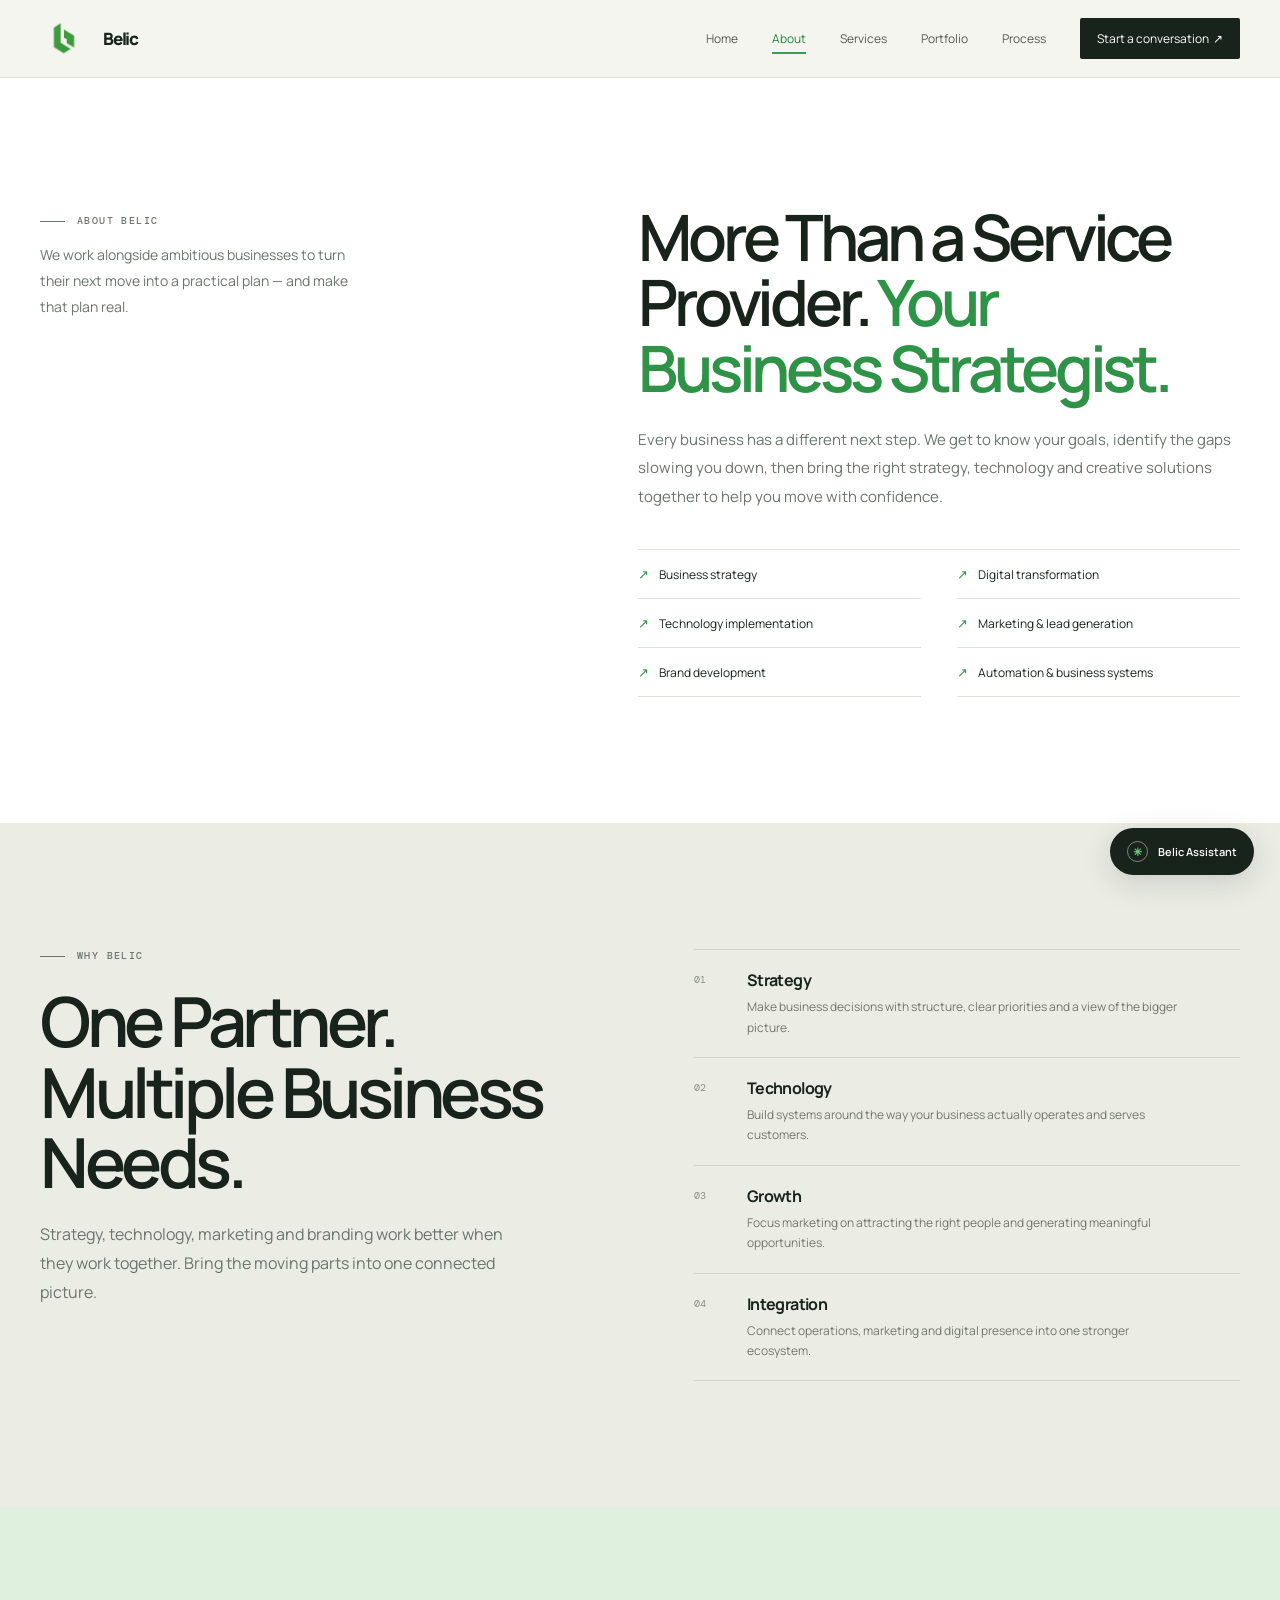
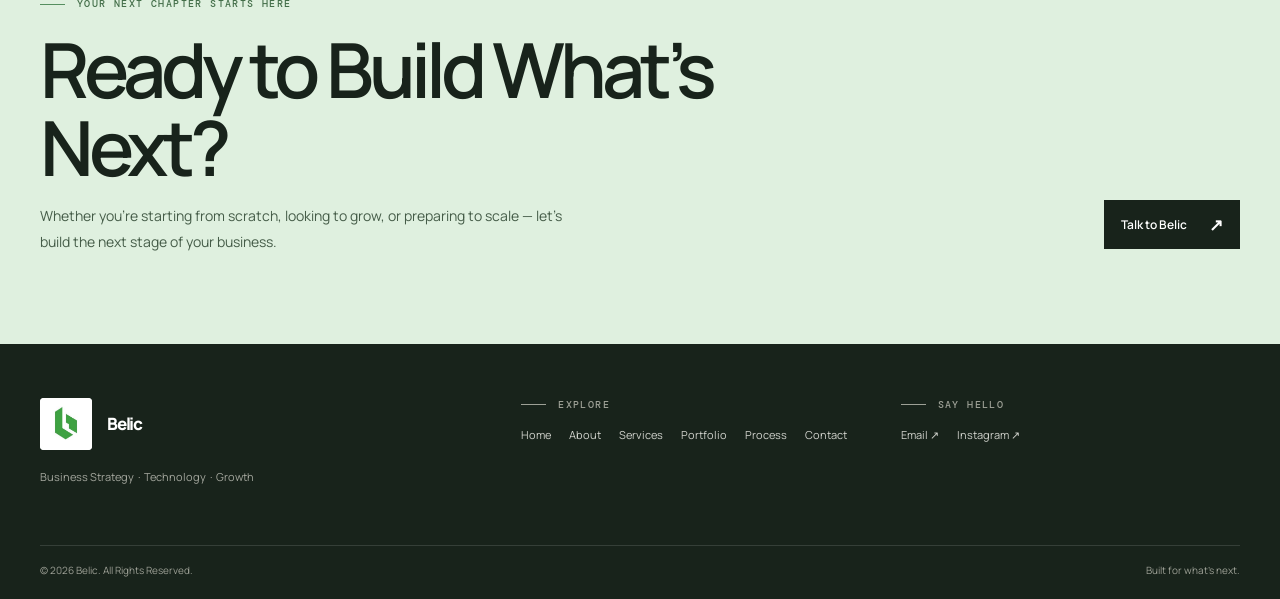
==== about.html @ 04ea660a "Split website into pages and improve mobile layout" ====
<!doctype html>
<html lang="en">
<head>
<meta charset="utf-8">
<meta name="viewport" content="width=device-width,initial-scale=1,viewport-fit=cover">
<meta name="theme-color" content="#f7f8f5">
<meta name="description" content="Meet Belic, your business strategist for the digital age. Strategy, technology and creative solutions for the next stage of your business.">
<title>About Belic — Business Strategy, Technology & Growth</title>
<link rel="icon" type="image/svg+xml" href="belic-favicon.svg">
<link rel="icon" type="image/png" sizes="32x32" href="favicon-32.png">
<link rel="icon" type="image/png" sizes="16x16" href="favicon-16.png">
<link rel="apple-touch-icon" sizes="180x180" href="apple-touch-icon.png">
<link rel="manifest" href="site.webmanifest">
<link rel="preconnect" href="https://fonts.googleapis.com">
<link rel="preconnect" href="https://fonts.gstatic.com" crossorigin>
<link href="https://fonts.googleapis.com/css2?family=DM+Mono:wght@400;500&family=Manrope:wght@400;500;600;700;800&display=swap" rel="stylesheet">
<link rel="stylesheet" href="styles.css">
<script src="script.js" defer></script>
</head>
<body data-page="about">
<a class="skip-link" href="#main-content">Skip to content</a><header class="header"><div class="wrap header-inner"><a class="brand-lockup" href="index.html#home" aria-label="Belic home"><img src="belic-logo.png" alt=""><span>Belic</span></a><nav class="nav" id="main-nav" aria-label="Main navigation"><a href="index.html#home">Home</a><a href="about.html" class="is-current" aria-current="page">About</a><a href="services.html">Services</a><a href="portfolio.html">Portfolio</a><a href="process.html">Process</a><a class="nav-cta" href="contact.html#contact">Start a conversation&nbsp; ↗</a></nav><button class="menu-toggle" type="button" aria-label="Open navigation" aria-controls="main-nav" aria-expanded="false">☰</button></div></header>
<main id="main-content"><h1 class="sr-only">About Belic</h1><section class="section about" id="about"><div class="wrap about-grid"><div class="about-aside reveal"><div class="eyebrow">About Belic</div><p>We work alongside ambitious businesses to turn their next move into a practical plan — and make that plan real.</p></div><div class="about-copy reveal delay1"><h2>More Than a Service Provider. <em>Your Business Strategist.</em></h2><p>Every business has a different next step. We get to know your goals, identify the gaps slowing you down, then bring the right strategy, technology and creative solutions together to help you move with confidence.</p><div class="capability-list"><span>Business strategy</span><span>Digital transformation</span><span>Technology implementation</span><span>Marketing &amp; lead generation</span><span>Brand development</span><span>Automation &amp; business systems</span></div></div></div></section><section class="section why"><div class="wrap why-grid"><div class="section-intro reveal"><div class="eyebrow">Why Belic</div><h2>One Partner. Multiple Business Needs.</h2><p>Strategy, technology, marketing and branding work better when they work together. Bring the moving parts into one connected picture.</p></div><div class="why-list reveal delay1"><div class="why-item"><span class="idx">01</span><div><h3>Strategy</h3><p>Make business decisions with structure, clear priorities and a view of the bigger picture.</p></div></div><div class="why-item"><span class="idx">02</span><div><h3>Technology</h3><p>Build systems around the way your business actually operates and serves customers.</p></div></div><div class="why-item"><span class="idx">03</span><div><h3>Growth</h3><p>Focus marketing on attracting the right people and generating meaningful opportunities.</p></div></div><div class="why-item"><span class="idx">04</span><div><h3>Integration</h3><p>Connect operations, marketing and digital presence into one stronger ecosystem.</p></div></div></div></div></section><section class="closing" id="contact"><div class="wrap close-row"><div class="close-copy reveal"><div class="eyebrow">Your next chapter starts here</div><h2>Ready to Build What’s Next?</h2><p>Whether you're starting from scratch, looking to grow, or preparing to scale — let's build the next stage of your business.</p></div><a class="button reveal delay1" href="mailto:hello@belic.co?subject=Let's%20build%20what's%20next">Talk to Belic <span class="arrow">↗</span></a></div></section></main>
<footer class="footer"><div class="wrap"><div class="footer-main"><div class="footer-brand"><a class="brand-lockup" href="index.html#home" aria-label="Belic home"><img src="belic-logo.png" alt=""><span>Belic</span></a><p>Business Strategy&nbsp; · &nbsp;Technology&nbsp; · &nbsp;Growth</p></div><div><div class="eyebrow">Explore</div><div class="footer-links"><a href="index.html#home">Home</a><a href="about.html">About</a><a href="services.html">Services</a><a href="portfolio.html">Portfolio</a><a href="process.html">Process</a><a href="contact.html">Contact</a></div></div><div><div class="eyebrow">Say hello</div><div class="footer-links"><a href="mailto:hello@belic.co">Email ↗</a><a href="https://www.instagram.com/belic.pk/" target="_blank" rel="noreferrer">Instagram ↗</a></div></div></div><div class="footer-bottom"><span>© 2026 Belic. All Rights Reserved.</span><span>Built for what’s next.</span></div></div></footer>
<button class="chat-launch" aria-label="Open Belic Assistant"><span class="chat-icon">✳</span> Belic Assistant</button><section class="chat-panel" aria-label="Belic Assistant chat" aria-hidden="true"><div class="chat-head"><div class="chat-title"><div class="chat-avatar"><img src="belic-logo.png" alt="" style="width:28px;height:28px;object-fit:contain;mix-blend-mode:multiply"></div><div><strong>Belic Assistant</strong><small>Here to help you move forward</small></div></div><button class="chat-close" aria-label="Close chat">×</button></div><div class="chat-body"><div class="chat-message assistant greeting"><p class="greeting-hey">Hey there 👋</p><p>Welcome to <strong>Belic</strong> — where ideas turn into brands that stand out.</p><p>Are you ready to take your brand to the <strong>next level</strong>?</p><p>Tell us a little about what you're working on, and let’s explore how we can help you grow, improve, and make a stronger digital impact.</p><p><strong>How can we help you today?</strong></p></div><div class="google-login" id="google-login" hidden><span>Personalize your greeting</span><div id="google-signin-button"></div></div><div class="quick-title">WHAT CAN WE HELP WITH?</div><div class="quick-options"><button>I want to start a business</button><button>I need a website</button><button>I need CRM / ERP</button><button>I need more leads</button><button>I need digital marketing</button><button>I need branding</button><button>I want to automate my business</button><button>Talk to Belic</button></div><div class="chat-flow"></div></div><div class="chat-foot"><span>Belic · Strategy, technology &amp; growth</span><span>● Online</span></div></section>
</body>
</html>
---- styles.css ----
:root{--paper:#f5f5ef;--white:#fff;--ink:#171916;--muted:#74776f;--line:#dedfd7;--lime:#d5f46a;--dark:#20231f;--mono:'DM Mono',monospace;--sans:'Manrope',Arial,sans-serif;--wrap:1240px}*{box-sizing:border-box}html{scroll-behavior:smooth;scroll-padding-top:85px}body{margin:0;background:var(--paper);color:var(--ink);font-family:var(--sans);-webkit-font-smoothing:antialiased}a{color:inherit;text-decoration:none}button,input,textarea{font:inherit}button{cursor:pointer}.wrap{width:min(var(--wrap),calc(100% - 80px));margin:auto}.mono,.eyebrow,.service-no,.chat-kicker{font:500 10px/1.4 var(--mono);letter-spacing:.14em;text-transform:uppercase}.eyebrow{color:var(--muted);display:flex;align-items:center;gap:12px}.eyebrow:before{content:'';width:25px;height:1px;background:currentColor}.section{padding:126px 0}.section-intro{max-width:670px}.section-intro h2,.about-copy h2,.close-copy h2{font-size:clamp(38px,5.4vw,69px);line-height:1.02;letter-spacing:-.065em;font-weight:600;margin:23px 0}.section-intro p{color:var(--muted);font-size:16px;line-height:1.8;max-width:560px}
.header{height:78px;display:flex;align-items:center;border-bottom:1px solid #1719161a;position:sticky;top:0;z-index:20;background:#f5f5eff0;backdrop-filter:blur(14px)}.header-inner{display:flex;align-items:center;justify-content:space-between}.wordmark{font-size:21px;font-weight:800;letter-spacing:-.09em}.wordmark span{color:#859d35}.nav{display:flex;align-items:center;gap:34px}.nav a{font-size:12px;color:#55584f;transition:color .2s}.nav a:hover{color:var(--ink)}.nav .nav-cta{padding:12px 17px;background:var(--ink);color:white;border-radius:2px}.menu-toggle{display:none;border:0;background:none;font-size:22px}
.hero{padding:83px 0 82px;min-height:650px;display:flex;align-items:center;overflow:hidden;position:relative}.hero:after{content:'';position:absolute;width:560px;height:560px;border:1px solid #17191612;border-radius:50%;right:-130px;top:42px}.hero-grid{display:grid;grid-template-columns:1.08fr .92fr;gap:48px;align-items:center;position:relative;z-index:1}.hero-tag{display:inline-flex;align-items:center;gap:8px;padding:9px 12px;border:1px solid var(--line);border-radius:30px;color:#5f625a;margin-bottom:25px}.hero-tag i{width:6px;height:6px;background:#99b83e;border-radius:50%}.hero h1{font-size:clamp(58px,8.3vw,108px);letter-spacing:-.09em;line-height:.88;font-weight:600;margin:0 0 24px}.hero h1 span{display:block}.hero h1 .hero-lime{color:#8ea83e}.hero-sub{font-size:19px;font-weight:600;letter-spacing:-.03em;margin:0 0 14px}.hero-description{max-width:510px;font-size:14px;line-height:1.85;color:var(--muted);margin:0 0 28px}.actions{display:flex;align-items:center;gap:22px}.button{display:inline-flex;align-items:center;justify-content:center;gap:22px;min-height:49px;padding:0 17px;background:var(--ink);color:white;font-size:12px;font-weight:600;transition:transform .2s,background .2s}.button:hover{transform:translateY(-2px);background:#383b34}.button .arrow{font-size:17px}.text-link{font-size:12px;font-weight:600;display:inline-flex;align-items:center;gap:10px}.hero-visual{height:425px;position:relative;display:flex;align-items:center;justify-content:center}.visual-grid{position:absolute;inset:18px 0;background-image:linear-gradient(#1719160e 1px,transparent 1px),linear-gradient(90deg,#1719160e 1px,transparent 1px);background-size:38px 38px;mask-image:radial-gradient(ellipse,#000 20%,transparent 74%)}.orbit{width:350px;height:350px;border:1px solid #d9dacf;border-radius:50%;position:absolute;animation:orbit 44s linear infinite}.orbit:before,.orbit:after{content:'';position:absolute;border:1px solid #e2e3db;border-radius:50%;inset:38px}.orbit:after{inset:85px}.orbit-dot{position:absolute;width:10px;height:10px;background:var(--lime);border:2px solid var(--ink);border-radius:50%;top:44px;left:51px}.core{width:130px;height:130px;background:var(--ink);color:white;border-radius:50%;display:grid;place-items:center;text-align:center;z-index:2;box-shadow:0 15px 50px #17191620}.core strong{font-size:24px;letter-spacing:-.07em}.core small{display:block;font:9px var(--mono);color:#c2c5bb;letter-spacing:.1em;margin-top:5px}.stage{position:absolute;z-index:3;background:var(--paper);border:1px solid var(--line);padding:12px 14px;min-width:105px;box-shadow:0 6px 25px #1719160a;animation:float 5s ease-in-out infinite}.stage b{font-size:12px;display:block}.stage small{font:9px var(--mono);color:var(--muted)}.stage.s1{top:35px;left:15px}.stage.s2{top:78px;right:0;animation-delay:-1.3s}.stage.s3{bottom:52px;right:0;animation-delay:-2.6s}.stage.s4{bottom:30px;left:24px;animation-delay:-3.9s}.stage-num{position:absolute;top:-8px;right:-8px;width:19px;height:19px;background:var(--lime);border-radius:50%;font:10px var(--mono);display:grid;place-items:center}.visual-caption{position:absolute;bottom:0;left:50%;transform:translateX(-50%);white-space:nowrap;color:var(--muted)}@keyframes orbit{to{transform:rotate(360deg)}}@keyframes float{0%,100%{transform:translateY(0)}50%{transform:translateY(-6px)}}
.proof{border-block:1px solid var(--line);padding:21px 0}.proof-inner{display:flex;align-items:center;justify-content:space-between;gap:20px}.proof-label{color:var(--muted)}.proof-items{display:flex;gap:36px}.proof-items span{font-size:11px;font-weight:600;display:flex;align-items:center;gap:9px}.proof-items i{width:4px;height:4px;background:#91a93b;border-radius:50%}
.about{background:white}.about-grid{display:grid;grid-template-columns:.86fr 1.14fr;gap:12%;align-items:start}.about-aside{padding-top:10px}.about-aside p{font-size:14px;color:var(--muted);line-height:1.85;max-width:330px}.about-copy h2{font-size:clamp(38px,5vw,64px);max-width:680px;margin:0 0 26px}.about-copy h2 em{font-style:normal;color:#8da43e}.about-copy>p{color:var(--muted);font-size:15px;line-height:1.9;max-width:650px;margin:0}.capability-list{display:grid;grid-template-columns:repeat(2,1fr);gap:0 36px;margin-top:38px;border-top:1px solid var(--line)}.capability-list span{font-size:12px;padding:15px 0;border-bottom:1px solid var(--line);display:flex;align-items:center;gap:10px}.capability-list span:before{content:'↗';font-size:13px;color:#8da43e}
.services{padding-bottom:132px}.service-top{display:flex;justify-content:space-between;align-items:end;margin-bottom:50px}.service-top .section-intro h2{margin-bottom:14px}.service-top .section-intro p{margin-bottom:0}.service-note{font:10px var(--mono);color:var(--muted);padding-bottom:7px}.service-grid{display:grid;grid-template-columns:repeat(2,1fr);border-top:1px solid var(--line);border-left:1px solid var(--line)}.service-card{min-height:330px;padding:30px 34px 27px;border-right:1px solid var(--line);border-bottom:1px solid var(--line);transition:background .25s}.service-card:hover{background:#eeefe8}.service-card-head{display:flex;justify-content:space-between;align-items:center}.service-no{color:var(--muted)}.service-arrow{width:32px;height:32px;border:1px solid var(--line);border-radius:50%;display:grid;place-items:center;transition:.2s}.service-card:hover .service-arrow{background:var(--lime);transform:rotate(45deg)}.service-card h3{font-size:36px;letter-spacing:-.075em;font-weight:600;margin:29px 0 6px}.service-summary{font-size:12px;color:var(--muted);margin:0 0 23px}.service-summary b{color:#54574f;font-weight:500}.service-card>p:not(.service-summary){font-size:13px;color:#5e615a;line-height:1.75;max-width:435px;margin:0 0 22px}.service-tags{display:flex;flex-wrap:wrap;gap:7px}.service-tags span{font-size:9px;color:#65685f;border:1px solid #ddded6;padding:7px 9px;border-radius:2px}
.process{background:var(--dark);color:white;position:relative;overflow:hidden}.process:after{content:'B';position:absolute;right:2%;top:-145px;font-size:490px;line-height:1;font-weight:800;letter-spacing:-.12em;color:#ffffff04;pointer-events:none}.process .eyebrow{color:#a9aca1}.process .section-intro p{color:#a5a89e}.process .section-intro h2{max-width:610px}.steps{display:grid;grid-template-columns:repeat(4,1fr);margin-top:72px;position:relative}.steps:before{content:'';position:absolute;top:19px;left:0;right:0;height:1px;background:#ffffff25}.step{padding:0 26px 0 0;position:relative}.step-marker{width:39px;height:39px;border:1px solid #ffffff5c;background:var(--dark);border-radius:50%;display:grid;place-items:center;position:relative;z-index:1;color:var(--lime);font:11px var(--mono);margin-bottom:26px}.step h3{font-size:21px;letter-spacing:-.05em;margin:0 0 10px}.step p{font-size:12px;color:#a5a89e;line-height:1.8;max-width:210px;margin:0}.process-foot{margin-top:70px;border-top:1px solid #ffffff20;padding-top:17px;color:#a5a89e;display:flex;justify-content:space-between}
.why{background:#ebede5}.why-grid{display:grid;grid-template-columns:1fr 1fr;gap:9%;align-items:start}.why .section-intro h2{max-width:540px}.why .section-intro p{max-width:475px}.why-list{border-top:1px solid #d2d5ca}.why-item{display:grid;grid-template-columns:43px 1fr;gap:10px;padding:19px 0;border-bottom:1px solid #d2d5ca}.why-item .idx{font:10px var(--mono);color:#8a8e83;padding-top:4px}.why-item h3{font-size:16px;letter-spacing:-.04em;margin:0 0 6px}.why-item p{font-size:12px;color:#73766e;line-height:1.7;margin:0;max-width:430px}
.closing{background:var(--lime);padding:90px 0}.close-row{display:flex;align-items:end;justify-content:space-between;gap:50px}.close-copy h2{font-size:clamp(42px,6vw,76px);max-width:690px;margin:20px 0 17px}.close-copy p{font-size:14px;line-height:1.8;max-width:530px;color:#525a3b;margin:0}.closing .button{background:var(--ink);margin-bottom:5px}.footer{background:var(--ink);color:white;padding:54px 0 22px}.footer-main{display:grid;grid-template-columns:1.3fr 1fr 1fr;gap:40px;padding-bottom:50px}.footer-brand .wordmark{font-size:24px}.footer-brand p{font-size:11px;color:#a4a79e;margin-top:14px}.footer .eyebrow{color:#9da096;margin-bottom:15px}.footer-links{display:flex;gap:18px;flex-wrap:wrap}.footer-links a{font-size:11px;color:#d1d3cd}.footer-links a:hover{color:var(--lime)}.footer-bottom{border-top:1px solid #ffffff20;padding-top:17px;display:flex;justify-content:space-between;color:#9da096;font-size:10px}.social-links{display:flex;gap:18px}
.chat-launch{position:fixed;right:26px;bottom:25px;z-index:50;border:0;border-radius:30px;background:var(--ink);color:white;padding:13px 17px;display:flex;align-items:center;gap:10px;box-shadow:0 8px 30px #17191626;font-size:11px;font-weight:600;transition:transform .2s}.chat-launch:hover{transform:translateY(-3px)}.chat-icon{width:21px;height:21px;border:1px solid #ffffff70;border-radius:50%;display:grid;place-items:center;font-size:11px;color:var(--lime)}.chat-panel{position:fixed;right:26px;bottom:83px;width:min(365px,calc(100vw - 32px));height:min(560px,calc(100vh - 115px));z-index:51;background:white;box-shadow:0 18px 70px #17191630;border:1px solid var(--line);display:none;flex-direction:column}.chat-panel.open{display:flex;animation:chatIn .22s ease-out}@keyframes chatIn{from{opacity:0;transform:scale(.97) translateY(8px)}to{opacity:1;transform:scale(1) translateY(0)}}.chat-head{background:var(--ink);color:white;padding:17px 18px;display:flex;align-items:center;justify-content:space-between}.chat-title{display:flex;gap:11px;align-items:center}.chat-avatar{width:31px;height:31px;background:var(--lime);border-radius:50%;color:var(--ink);display:grid;place-items:center;font-weight:800;font-size:12px}.chat-title strong{font-size:12px;display:block}.chat-title small{font-size:9px;color:#aeb1a7}.chat-close{background:none;border:0;color:white;font-size:20px}.chat-body{padding:18px;overflow-y:auto;flex:1}.chat-message{font-size:12px;line-height:1.7;color:#52554d;background:#f1f2ec;padding:12px 13px;margin:0 25px 16px 0}.chat-message.assistant:before{content:'BELIC ASSISTANT';display:block;font:9px var(--mono);letter-spacing:.12em;color:#8b9e4e;margin-bottom:5px}.quick-title{font:9px var(--mono);letter-spacing:.11em;color:#85887f;margin:19px 0 9px}.quick-options{display:flex;flex-wrap:wrap;gap:7px}.quick-options button{border:1px solid var(--line);background:white;padding:8px 10px;font-size:10px;color:#44473f;text-align:left}.quick-options button:hover{background:#f2f5e8;border-color:#b7c88b}.chat-user{background:#ecf3d7;color:#3f4c1f;font-size:11px;line-height:1.6;padding:9px 11px;margin:13px 0 13px 42px;text-align:right}.lead-form{display:grid;gap:8px;margin-top:15px}.lead-form input,.lead-form textarea{width:100%;border:1px solid var(--line);padding:10px;font-size:11px;outline:0}.lead-form input:focus,.lead-form textarea:focus{border-color:#94aa4c}.lead-form textarea{resize:vertical;min-height:55px}.lead-form button{background:var(--ink);color:white;border:0;padding:11px;font-size:11px;font-weight:600}.chat-foot{border-top:1px solid var(--line);padding:9px 16px;font-size:9px;color:#95988e;display:flex;justify-content:space-between}.reveal{opacity:0;transform:translateY(18px);transition:opacity .7s,transform .7s}.reveal.visible{opacity:1;transform:none}.reveal.delay1{transition-delay:.1s}.reveal.delay2{transition-delay:.2s}
@media(max-width:850px){.wrap{width:calc(100% - 48px)}.hero{padding:65px 0 55px}.hero-grid{grid-template-columns:1fr;gap:12px}.hero-copy{max-width:650px}.hero-visual{height:360px;margin:auto;width:min(100%,480px)}.hero:after{right:-320px}.proof-inner{align-items:flex-start;flex-direction:column}.proof-items{flex-wrap:wrap;gap:13px 25px}.section{padding:95px 0}.about-grid{grid-template-columns:1fr;gap:30px}.about-aside{display:grid;grid-template-columns:1fr 1fr;gap:25px;align-items:start}.about-aside p{margin:0}.service-top{display:block}.service-note{margin-top:25px}.steps{gap:20px}.step{padding-right:10px}.why-grid{grid-template-columns:1fr;gap:34px}.footer-main{grid-template-columns:1fr 1fr}.footer-brand{grid-column:1/-1}}
@media(max-width:600px){.wrap{width:calc(100% - 38px)}.header{height:66px}.nav{display:none;position:absolute;top:65px;left:0;right:0;background:var(--paper);border-bottom:1px solid var(--line);padding:20px 19px 24px;flex-direction:column;align-items:stretch;gap:0}.nav.open{display:flex}.nav a{padding:12px 0;border-bottom:1px solid var(--line)}.nav .nav-cta{text-align:center;margin-top:13px;padding:14px}.menu-toggle{display:block}.hero{padding:52px 0 35px;min-height:auto}.hero-grid{gap:0}.hero-tag{font-size:9px;margin-bottom:21px}.hero h1{font-size:clamp(55px,16vw,88px)}.hero-sub{font-size:16px}.hero-description{font-size:13px}.actions{gap:16px}.button{min-height:46px;padding:0 13px;gap:14px;font-size:11px}.text-link{font-size:11px}.hero-visual{height:315px;transform:scale(.91);margin:-4px 0}.orbit{width:290px;height:290px}.orbit:before{inset:31px}.orbit:after{inset:70px}.stage.s1{left:0;top:26px}.stage.s2{right:-4px;top:57px}.stage.s3{right:-4px;bottom:47px}.stage.s4{left:0;bottom:24px}.stage{min-width:94px;padding:10px 11px}.core{width:112px;height:112px}.proof{padding:18px 0}.proof-items{gap:12px 18px}.proof-items span{font-size:10px}.section{padding:77px 0}.section-intro h2,.about-copy h2{font-size:clamp(38px,11vw,57px)}.section-intro p{font-size:14px}.about-aside{grid-template-columns:1fr;gap:8px}.about-aside p{font-size:13px}.about-copy h2{margin-top:8px}.about-copy>p{font-size:13px}.capability-list{gap:0 18px;margin-top:27px}.capability-list span{font-size:10px;padding:13px 0}.service-top{margin-bottom:31px}.service-note{font-size:9px;line-height:1.8}.service-grid{grid-template-columns:1fr}.service-card{padding:24px 22px;min-height:auto}.service-card h3{font-size:31px;margin:22px 0 5px}.service-card>p:not(.service-summary){font-size:12px}.service-tags span{font-size:8px;padding:6px 7px}.process .section-intro h2{font-size:42px}.steps{grid-template-columns:1fr 1fr;gap:30px 17px;margin-top:45px}.steps:before{display:none}.step-marker{margin-bottom:15px}.step h3{font-size:18px}.step p{font-size:11px}.process-foot{margin-top:45px;font-size:9px;gap:18px}.why .section-intro h2{font-size:43px}.why-item{grid-template-columns:34px 1fr}.why-item h3{font-size:15px}.closing{padding:69px 0}.close-row{display:block}.close-copy h2{font-size:48px}.close-copy p{font-size:13px}.closing .button{margin-top:25px}.footer-main{grid-template-columns:1fr 1fr;gap:27px 20px;padding-bottom:35px}.footer-brand{grid-column:1/-1}.footer-links{gap:14px;flex-direction:column}.footer-bottom{font-size:9px;gap:20px;flex-wrap:wrap}.chat-launch{right:16px;bottom:15px;padding:12px 14px}.chat-panel{right:10px;bottom:69px;height:min(550px,calc(100vh - 86px))}}
@media(prefers-reduced-motion:reduce){html{scroll-behavior:auto}*,*:before,*:after{animation-duration:.01ms!important;animation-iteration-count:1!important;transition-duration:.01ms!important}.reveal{opacity:1;transform:none}}
/* Belic identity + portfolio additions */
:root{--paper:#f7f8f5;--white:#fff;--ink:#18231b;--muted:#6b746d;--line:#dce4dc;--lime:#e3f0e4;--dark:#18251c}
.wordmark{display:none}.brand-lockup{display:inline-flex;align-items:center;gap:9px;font-size:17px;font-weight:800;letter-spacing:-.07em}.brand-lockup img{width:52px;height:52px;object-fit:contain;mix-blend-mode:multiply}.footer .brand-lockup img{mix-blend-mode:normal;background:white;border-radius:4px}.footer .brand-lockup{color:white}
.hero-lime{color:#2e9347!important}.hero-tag i,.proof-items i{background:#38a251}.about-copy h2 em,.capability-list span:before{color:#2e9347}.stage-num{color:#19321f}.service-card:hover{background:#f0f6f0}.service-card:hover .service-arrow{background:#cce7d0}.chat-icon{color:#72ce82}.chat-message.assistant:before{color:#348e49}.quick-options button:hover{background:#edf6ed;border-color:#b5d2ba}.lead-form input:focus,.lead-form textarea:focus{border-color:#4ca761}
.portfolio{background:#eef3ed}.portfolio-head{display:flex;justify-content:space-between;align-items:end;gap:30px;margin-bottom:43px}.portfolio-head .section-intro h2{margin-bottom:13px}.portfolio-head .section-intro p{margin:0}.portfolio-note{max-width:235px;font:10px/1.8 var(--mono);letter-spacing:.04em;color:#6b746d;padding-bottom:3px}.portfolio-grid{display:grid;grid-template-columns:repeat(3,1fr);gap:14px}.work-card{background:white;border:1px solid #dfe6df;min-width:0;transition:transform .25s,box-shadow .25s}.work-card:hover{transform:translateY(-5px);box-shadow:0 14px 36px #18301d12}.work-art{height:250px;overflow:hidden;position:relative;background:#e9f1e9;padding:23px;display:grid;place-items:center}.work-art.systems{background:#e9f1e9}.work-art.identity{background:#f2eee6}.work-art.growth{background:#e9eef4}.art-window{width:100%;height:100%;max-width:330px;background:#fff;border:1px solid #dfe5df;box-shadow:0 12px 30px #17271c12;overflow:hidden}.art-bar{height:23px;border-bottom:1px solid #edf0eb;padding:0 8px;display:flex;align-items:center;gap:4px}.art-bar i{width:4px;height:4px;border-radius:50%;background:#d4ddd4}.art-content{display:grid;grid-template-columns:47px 1fr;height:calc(100% - 23px)}.art-side{background:#f6f8f5;border-right:1px solid #edf0eb;padding:10px 6px}.art-side i{display:block;height:4px;background:#e1e9e1;margin:0 0 8px;border-radius:2px}.art-side i:first-child{background:#54a764;width:80%}.art-main{padding:12px 10px}.art-heading{height:7px;width:42%;background:#29382d;margin-bottom:7px;border-radius:2px}.art-sub{height:4px;width:67%;background:#dfe6df;margin-bottom:13px;border-radius:2px}.art-stats{display:grid;grid-template-columns:repeat(3,1fr);gap:5px}.art-stats i{height:31px;border:1px solid #e6ece5;background:#f8faf7}.art-chart{height:58px;margin-top:8px;border:1px solid #e6ece5;background:linear-gradient(160deg,transparent 45%,#83bd8d 46%,#83bd8d 49%,transparent 50%)}.brand-board{width:100%;height:100%;max-width:330px;display:grid;grid-template-columns:1.15fr .85fr;gap:10px}.brand-tile{background:#fff;display:grid;place-items:center;position:relative;box-shadow:0 10px 28px #3d281016}.brand-symbol{width:57px;height:78px;position:relative}.brand-symbol:before,.brand-symbol:after{content:'';position:absolute;background:#39a34e;clip-path:polygon(0 0,45% 0,45% 65%,100% 100%,64% 100%,0 72%)}.brand-symbol:before{inset:0}.brand-symbol:after{width:48%;height:52%;right:-30%;top:23%;transform:scaleX(-1)}.brand-word{position:absolute;bottom:22px;font-size:10px;letter-spacing:.18em}.brand-grid{display:grid;grid-template-rows:1fr 1fr;gap:10px}.brand-grid div{background:#314336;position:relative}.brand-grid div:last-child{background:#d6e3c9}.brand-grid div:after{content:'B';position:absolute;inset:0;display:grid;place-items:center;color:#d1edcf;font-size:29px;font-weight:700}.brand-grid div:last-child:after{color:#38573b}.growth-board{width:100%;height:100%;max-width:330px;background:#fff;border:1px solid #dfe5ec;padding:17px;box-shadow:0 12px 30px #14284212}.growth-top{display:flex;justify-content:space-between;align-items:center}.growth-top i{width:63px;height:6px;background:#26374d;border-radius:2px}.growth-top b{font:8px var(--mono);color:#518f61}.funnel{display:flex;flex-direction:column;align-items:center;gap:5px;margin-top:21px}.funnel span{height:24px;display:grid;place-items:center;font:8px var(--mono);color:#314052;background:#e7edf2;border:1px solid #dbe4eb}.funnel span:nth-child(1){width:92%}.funnel span:nth-child(2){width:74%;background:#dbeadf}.funnel span:nth-child(3){width:55%;background:#c6e0cb}.funnel span:nth-child(4){width:35%;background:#8fc39a;color:#183a21}.work-copy{padding:22px}.work-meta{display:flex;justify-content:space-between;color:#707970;font:9px var(--mono);letter-spacing:.1em;text-transform:uppercase}.work-meta span:last-child{color:#2c9345}.work-copy h3{font-size:21px;letter-spacing:-.05em;margin:17px 0 8px}.work-copy p{font-size:12px;line-height:1.75;color:#737b73;margin:0;min-height:44px}
.closing{background:#dff0df}.closing .eyebrow{color:#436e49}.closing .eyebrow:before{background:#568f60}.closing .close-copy p{color:#455c48}
@media(max-width:850px){.portfolio-grid{grid-template-columns:1fr 1fr}.work-card:last-child{grid-column:1/-1}.work-card:last-child .work-art{height:230px}.portfolio-head{display:block}.portfolio-note{margin-top:22px}}
@media(max-width:600px){.brand-lockup{gap:6px;font-size:15px}.brand-lockup img{width:44px;height:44px}.portfolio-grid{grid-template-columns:1fr}.work-card:last-child{grid-column:auto}.work-art,.work-card:last-child .work-art{height:230px}.portfolio-head{margin-bottom:30px}.portfolio-note{font-size:9px}.work-copy{padding:19px}.work-copy p{min-height:0}}
.header-inner{gap:72px}.nav{margin-left:auto}.brand-lockup{gap:15px}.header .brand-lockup img{width:48px;height:48px}
.portfolio{background:#eef3ed}.portfolio-top{display:flex;justify-content:space-between;align-items:end;gap:35px;margin-bottom:47px}.portfolio-top .section-intro h2{margin-bottom:12px}.portfolio-top .section-intro p{margin:0}.portfolio-stat{min-width:152px;padding:0 0 6px 24px;border-left:1px solid #cad9cb}.portfolio-stat strong{display:block;font-size:36px;letter-spacing:-.08em;color:#2e9347}.portfolio-stat span{font:9px var(--mono);letter-spacing:.1em;color:#637064;text-transform:uppercase}.portfolio-subhead{display:flex;align-items:end;justify-content:space-between;margin:51px 0 20px;border-bottom:1px solid #d6e1d6;padding-bottom:14px}.portfolio-subhead h3{font-size:22px;letter-spacing:-.05em;margin:0}.portfolio-subhead span{font:9px var(--mono);color:#687569;letter-spacing:.08em;text-transform:uppercase}.portfolio-grid{display:grid;grid-template-columns:repeat(3,1fr);gap:14px}.work-card{background:#fff;border:1px solid #dfe6df;min-width:0;transition:transform .25s,box-shadow .25s}.work-card:hover{transform:translateY(-4px);box-shadow:0 12px 32px #18301d12}.work-art{height:215px;overflow:hidden;position:relative;padding:22px;display:grid;place-items:center}.work-art.inter{background:#e4eee4}.work-art.ebilify{background:#edf0e9}.work-art.sayed{background:#e7ecec}.work-art.crm{background:#e7f0e9}.work-art.site{background:#eff0e9}.work-art.crm2{background:#e7ecf0}.work-art.site2{background:#f1ebe6}.work-art.crm3{background:#e8f0ec}.work-art.site3{background:#e8edf3}.work-art.crm4{background:#eff0e7}.demo-screen{width:100%;height:100%;max-width:340px;background:#fff;border:1px solid #e0e6df;box-shadow:0 10px 26px #18301d12;overflow:hidden;padding:10px;position:relative}.demo-browser{height:13px;border-bottom:1px solid #edf0eb;display:flex;gap:4px;align-items:flex-start;margin:-2px -2px 8px}.demo-browser i{width:4px;height:4px;background:#ced9ce;border-radius:50%}.demo-brand{width:42px;height:5px;background:#2f9349;border-radius:2px;margin:7px 0 12px}.demo-title{height:10px;width:61%;background:#243429;margin:4px 0 6px;border-radius:2px}.demo-line{height:4px;width:77%;background:#dce5dc;margin:4px 0;border-radius:2px}.demo-line.short{width:50%}.demo-banner{position:absolute;right:12px;top:48px;width:32%;height:87px;background:#cbdcc9;border-radius:2px}.demo-banner.dark{background:#254431}.demo-cta{height:12px;width:44px;background:#388f4b;border-radius:2px;margin-top:10px}.demo-nav{height:8px;display:flex;justify-content:space-between;border-bottom:1px solid #eef1ed;margin-bottom:13px}.demo-nav:before{content:'';width:40px;height:5px;background:#328b49}.demo-nav:after{content:'';width:62px;height:4px;background:#e2e8e1}.demo-title.large{height:13px;width:72%;margin-top:20px}.demo-screen.website .demo-banner{height:66px;top:auto;bottom:10px;width:100%;right:0;border-radius:0}.demo-screen.website .demo-title.large{position:relative;z-index:1}.crm-head{height:10px;width:55%;background:#273c2e;border-radius:2px;margin:3px 0 10px}.crm-label{font:6px var(--mono);color:#91a093;letter-spacing:.06em;margin-bottom:6px}.crm-stats{display:grid;grid-template-columns:repeat(3,1fr);gap:5px}.crm-stats span{height:32px;border:1px solid #e5ebe5;background:#f9fbf8;padding:5px}.crm-stats span:before{content:'';display:block;width:13px;height:4px;background:#9fcaa5;margin:0 0 5px}.crm-stats span:after{content:'';display:block;width:75%;height:4px;background:#dfe8df}.crm-lower{display:grid;grid-template-columns:1.2fr .8fr;gap:6px;margin-top:7px}.crm-chart{height:50px;border:1px solid #e8eee8;background:linear-gradient(160deg,transparent 44%,#85bd8d 45%,#85bd8d 48%,transparent 49%)}.crm-list{height:50px;border:1px solid #e8eee8;padding:6px}.crm-list i{display:block;height:4px;background:#e4eae4;margin-bottom:5px}.mock-label{position:absolute;bottom:8px;right:10px;font:7px var(--mono);letter-spacing:.08em;color:#78867a;text-transform:uppercase}.project-title{font-size:18px!important}.client-line{font-size:10px;color:#667369;margin:11px 0 0}.client-line strong{color:#293a2d}.service-chips{display:flex;flex-wrap:wrap;gap:5px;margin-top:11px}.service-chips span{padding:5px 7px;border:1px solid #e0e7e0;color:#606e62;font-size:8px}.pending-quote{border-top:1px solid #e5eae4;margin-top:15px;padding-top:10px;color:#8b928a;font:8px/1.5 var(--mono);letter-spacing:.05em;text-transform:uppercase}.project-link{display:inline-flex;align-items:center;gap:8px;font-size:10px;font-weight:600;color:#2e9347;margin-top:13px}.project-link:hover{text-decoration:underline}.showcase-card .work-copy{padding:19px}.showcase-card .project-title{margin:14px 0 6px}.showcase-card .work-copy p{min-height:32px}.portfolio-disclaimer{font-size:10px;line-height:1.65;color:#6d786e;margin-top:16px}.testimonial-heading{margin:54px 0 16px}.testimonial-heading h3{font-size:21px;letter-spacing:-.05em;margin:0 0 6px}.testimonial-heading p{color:#6c786e;font-size:11px;margin:0}.testimonial-row{display:grid;grid-template-columns:repeat(3,1fr);gap:12px}.testimonial-card{background:#fff;border:1px solid #dfe6df;padding:20px}.testimonial-card .quote-mark{font-size:25px;color:#58a567;line-height:1}.testimonial-card p{font-size:11px;line-height:1.65;color:#69736a;margin:8px 0 17px}.testimonial-card b{font-size:11px}.testimonial-card small{display:block;font-size:9px;color:#818a81;margin-top:3px}.testimonial-card em{display:block;font:8px var(--mono);letter-spacing:.06em;color:#92998f;font-style:normal;margin-top:11px;text-transform:uppercase}
@media(max-width:850px){.header-inner{gap:28px}.portfolio-top{display:block}.portfolio-stat{margin-top:24px;padding-left:15px}.portfolio-grid{grid-template-columns:1fr 1fr}.testimonial-row{grid-template-columns:1fr 1fr}.portfolio-subhead{margin-top:40px}}
@media(max-width:600px){.header-inner{gap:10px}.header .brand-lockup{gap:7px}.header .brand-lockup img{width:43px;height:43px}.portfolio-grid,.testimonial-row{grid-template-columns:1fr}.work-art{height:220px}.portfolio-subhead{display:block}.portfolio-subhead span{display:block;margin-top:8px}.portfolio-stat strong{font-size:32px}.portfolio-top .section-intro h2{font-size:42px}}
.portfolio-top{justify-content:flex-start}.portfolio-stat{display:none}.metric-grid{display:grid;grid-template-columns:repeat(5,minmax(0,1fr));gap:10px;margin:0 0 53px}.metric-card{min-height:158px;background:#fff;border:1px solid #dfe6df;padding:17px 15px;display:flex;flex-direction:column;align-items:flex-start;transition:transform .2s,border-color .2s}.metric-card:hover{transform:translateY(-3px);border-color:#b6d0b9}.metric-icon{width:32px;height:32px;border-radius:50%;background:#eaf4eb;color:#358f49;display:grid;place-items:center;margin-bottom:14px}.metric-icon svg{width:16px;height:16px;stroke:currentColor;stroke-width:1.6;fill:none;stroke-linecap:round;stroke-linejoin:round}.metric-value{font-size:28px;font-weight:600;letter-spacing:-.08em;line-height:1;color:#25362a}.metric-label{font-size:10px;font-weight:700;margin-top:8px}.metric-card p{font-size:9px;line-height:1.55;color:#788279;margin:6px 0 0}.metric-card.pending .metric-value{font-size:14px;letter-spacing:-.02em;margin-top:6px;color:#468452}.portfolio-subhead{margin-top:42px}
@media(max-width:850px){.metric-grid{grid-template-columns:repeat(3,minmax(0,1fr))}.metric-card{min-height:145px}}
@media(max-width:600px){.metric-grid{grid-template-columns:1fr 1fr;gap:8px;margin-bottom:39px}.metric-card{min-height:143px;padding:14px}.metric-card:last-child{grid-column:1/-1}.metric-value{font-size:25px}}
.metric-card.success-highlight{background:#1d3826;color:#fff;border-color:#2e9347;box-shadow:0 10px 24px #17341f18;position:relative;overflow:hidden}.metric-card.success-highlight .metric-icon{background:#2f9347;color:#fff}.metric-card.success-highlight .metric-value{color:#fff;font-size:31px}.metric-card.success-highlight .metric-label{color:#e9f3e8}.metric-card.success-highlight p{color:#bdcbbf}
.chat-message.greeting p{margin:0 0 9px}.chat-message.greeting p:last-child{margin:12px 0 0;color:#26372a}.chat-message.greeting .greeting-hey{font-weight:700;color:#243a29;font-size:14px}.google-login{margin:-4px 25px 15px 0;padding:10px 0 0;border-top:1px solid #e6ebe4;display:flex;align-items:center;justify-content:space-between;gap:8px}.google-login[hidden]{display:none}.google-login>span{font-size:9px;color:#788279}.client-gallery{display:flex;align-items:center;justify-content:center;gap:12px;padding:22px;background:#e9f1e9}.client-gallery img{display:block;height:100%;max-height:206px;object-fit:cover;border:1px solid #ffffff99;box-shadow:0 12px 28px #17271c18}.inter-gallery img:first-child{width:58%;object-fit:contain;background:#47714f;padding:16px}.inter-gallery img:last-child{width:30%;object-fit:contain;background:#fff;padding:10px}.ebilify-gallery{background:#2f1751}.ebilify-gallery img{width:44%;max-height:214px}.al-quds-gallery{background:#efe3c5}.al-quds-gallery img:first-child{width:58%}.al-quds-gallery img:last-child{width:34%}.testimonial-card p{font-size:12px;line-height:1.72;color:#69736a;margin:10px 0 18px}.testimonial-card{display:flex;flex-direction:column}.testimonial-card small{line-height:1.5;margin-top:5px}.portfolio-grid[data-carousel]{display:flex;overflow-x:auto;scroll-snap-type:x mandatory;scrollbar-width:none;scroll-behavior:smooth;overscroll-behavior-inline:contain;padding:2px 2px 10px;gap:14px;-webkit-overflow-scrolling:touch}.portfolio-grid[data-carousel]::-webkit-scrollbar{display:none}.portfolio-grid[data-carousel]>.work-card{flex:0 0 calc((100% - 14px)/2);scroll-snap-align:start}.carousel-controls{display:flex;gap:7px;align-items:center}.carousel-controls button{width:36px;height:36px;border:1px solid #cdd8cd;border-radius:50%;background:#fff;color:#20231f;font-size:16px;line-height:1;display:grid;place-items:center;transition:background .2s,border-color .2s,color .2s}.carousel-controls button:hover:not(:disabled){background:#20231f;border-color:#20231f;color:#fff}.carousel-controls button:disabled{opacity:.38;cursor:default}.portfolio-subhead{gap:12px}@media(max-width:600px){.portfolio-grid[data-carousel]>.work-card{flex-basis:88%}.portfolio-subhead>span{display:none}.carousel-controls button{width:33px;height:33px}}.portfolio-grid[data-carousel]{display:block;overflow:hidden;position:relative;padding:0;scroll-snap-type:none;overscroll-behavior:contain;touch-action:pan-y}.portfolio-grid[data-carousel] .carousel-track{display:flex;gap:16px;width:100%;will-change:transform;transition:transform .52s cubic-bezier(.22,.75,.25,1)}.portfolio-grid[data-carousel] .work-card.reveal{flex:0 0 76%;opacity:.56;transform:scale(.94);transform-origin:center center;transition:opacity .52s cubic-bezier(.22,.75,.25,1),transform .52s cubic-bezier(.22,.75,.25,1),box-shadow .52s cubic-bezier(.22,.75,.25,1);box-shadow:0 2px 10px #18301d06}.portfolio-grid[data-carousel] .work-card.reveal.visible:not(.is-active){opacity:.56;transform:scale(.94)}.portfolio-grid[data-carousel] .work-card.reveal.is-active,.portfolio-grid[data-carousel] .work-card.reveal.is-active.visible{opacity:1;transform:scale(1);box-shadow:0 18px 44px #18301d15;z-index:1}.portfolio-grid[data-carousel] .work-card.reveal:hover{transform:scale(.94)}.portfolio-grid[data-carousel] .work-card.reveal.is-active:hover{transform:scale(1.012);box-shadow:0 20px 48px #18301d18}.portfolio-grid[data-carousel] .work-card.reveal.delay1,.portfolio-grid[data-carousel] .work-card.reveal.delay2{transition-delay:0s}.carousel-controls button:focus-visible{outline:2px solid #528c5e;outline-offset:3px}@media(max-width:600px){.portfolio-grid[data-carousel] .work-card.reveal{flex-basis:88%;transform:scale(.96)}.portfolio-grid[data-carousel] .work-card.reveal.visible:not(.is-active){transform:scale(.96)}.portfolio-grid[data-carousel] .work-card.reveal.is-active,.portfolio-grid[data-carousel] .work-card.reveal.is-active.visible{transform:scale(1)}}.hero{isolation:isolate}.hero:before{content:"";position:absolute;inset:-6%;z-index:0;pointer-events:none;background:radial-gradient(ellipse at 68% 48%,#d5f46a28 0,transparent 37%),radial-gradient(ellipse at 18% 30%,#59a66b10 0,transparent 34%);transform-origin:center;animation:heroAmbient 20s ease-in-out infinite alternate}.hero:after{z-index:0;pointer-events:none}@keyframes heroAmbient{0%{transform:translate3d(-1%,0,0) scale(1);opacity:.65}100%{transform:translate3d(1.5%,-2%,0) scale(1.06);opacity:1}}@keyframes heroRise{from{opacity:0;transform:translateY(22px);filter:blur(5px)}to{opacity:1;transform:translateY(0);filter:blur(0)}}@keyframes heroVisualIn{from{opacity:0;transform:translateY(14px) scale(.975)}to{opacity:1;transform:translateY(0) scale(1)}}.hero-copy .hero-tag,.hero-copy h1 span,.hero-copy .hero-sub,.hero-copy .hero-description,.hero-copy .actions{animation:heroRise .76s cubic-bezier(.16,1,.3,1) both}.hero-copy .hero-tag{animation-delay:.04s}.hero-copy h1 span:nth-child(1){animation-delay:.1s}.hero-copy h1 span:nth-child(2){animation-delay:.18s}.hero-copy h1 span:nth-child(3){animation-delay:.26s}.hero-copy h1 span:nth-child(4){animation-delay:.34s}.hero-copy .hero-sub{animation-delay:.43s}.hero-copy .hero-description{animation-delay:.5s}.hero-copy .actions{animation-delay:.58s}.hero-visual.reveal.visible{animation:heroVisualIn .95s cubic-bezier(.16,1,.3,1) .12s both}.proof-items span{transition:transform .28s cubic-bezier(.16,1,.3,1),color .28s}.proof-items span:hover{transform:translateY(-2px);color:#348a47}.reveal{opacity:0;transform:translate3d(0,22px,0) scale(.99);filter:blur(4px);transition:opacity .78s cubic-bezier(.16,1,.3,1),transform .78s cubic-bezier(.16,1,.3,1),filter .78s cubic-bezier(.16,1,.3,1)}.reveal.visible{opacity:1;transform:none;filter:blur(0)}.reveal.delay1{transition-delay:.1s}.reveal.delay2{transition-delay:.18s}@media(prefers-reduced-motion:reduce){*,*::before,*::after{scroll-behavior:auto!important;animation-duration:.01ms!important;animation-iteration-count:1!important;transition-duration:.01ms!important}}.portfolio-grid[data-carousel]>.carousel-controls{position:absolute;z-index:4;inset:0 9px;display:flex;align-items:center;justify-content:space-between;pointer-events:none}.portfolio-grid[data-carousel]>.carousel-controls button{pointer-events:auto;background:#fffF;border-color:#d3e2d1;color:#334b36;box-shadow:0 4px 14px #18301d12;transition:background .24s,border-color .24s,color .24s,box-shadow .24s,transform .24s}.portfolio-grid[data-carousel]>.carousel-controls button:hover:not(:disabled){background:var(--lime);border-color:#a7c978;color:#234b2d;box-shadow:0 6px 18px #73a95c35;transform:scale(1.07)}.portfolio-grid[data-carousel]>.carousel-controls button:focus-visible{outline:2px solid #9fc56d;outline-offset:3px}.portfolio-grid[data-carousel] .work-card.reveal:hover{border-color:#afd0ac;background:#f8fcf7;box-shadow:0 16px 40px #76a96c24}.portfolio-grid[data-carousel] .work-card.reveal.is-active:hover{border-color:#a9d0a6;background:#f7fcf5;box-shadow:0 20px 48px #76a96c32}@media(max-width:600px){.portfolio-grid[data-carousel]>.carousel-controls{inset:0 5px}.portfolio-grid[data-carousel]>.carousel-controls button{width:31px;height:31px;background:#fffF}}.hero-copy .button{transition:transform .2s,background .2s,color .2s}.hero-copy .button:hover,.hero-copy .button:focus-visible{background:#dff2df;color:#244d2d;box-shadow:0 8px 24px #4d964220}.hero-copy .button .arrow{transition:color .2s}.hero-copy .button:hover .arrow{color:#244d2d}.portfolio-grid[data-carousel] .carousel-track{align-items:stretch}.portfolio-grid[data-carousel] .work-card.reveal{display:flex;flex-direction:column;min-height:470px}.portfolio-grid[data-carousel] .work-card .work-art{flex:0 0 250px}.portfolio-grid[data-carousel] .work-card .work-copy{flex:1}.testimonial-heading{margin:58px 0 20px}.testimonial-heading .eyebrow{color:#468d50;margin-bottom:11px}.testimonial-heading h3{font-size:clamp(24px,3.2vw,36px);letter-spacing:-.06em;margin:0 0 7px}.testimonial-heading p{color:#6c786e;font-size:12px;margin:0}.testimonial-row{gap:15px;align-items:stretch}.testimonial-card{position:relative;overflow:hidden;display:flex;flex-direction:column;min-height:390px;padding:25px 24px 21px;background:linear-gradient(145deg,#fff 0%,#f8fbf6 100%);border:1px solid #dfe8de;box-shadow:0 8px 24px #25462808;transition:transform .32s cubic-bezier(.16,1,.3,1),border-color .32s,box-shadow .32s}.testimonial-card:before{content:"";position:absolute;inset:0 auto 0 0;width:3px;background:linear-gradient(180deg,#9fc978,#d5f46a);opacity:.9}.testimonial-card:hover{transform:translateY(-4px);border-color:#b6d6b4;box-shadow:0 16px 38px #4d82501c}.testimonial-card .quote-mark{position:absolute;right:20px;top:18px;font:700 76px/.8 Georgia,serif;color:#e4f0df}.testimonial-kicker{position:relative;z-index:1;font:500 8px/1.4 var(--mono);letter-spacing:.14em;color:#52845a;margin:3px 48px 0 0}.testimonial-kicker span{color:#9aa89a;margin-left:5px}.testimonial-card p{position:relative;z-index:1;font-size:12px;line-height:1.8;color:#5f6c61;margin:29px 0 22px;flex:1}.testimonial-author{display:flex;align-items:center;gap:11px;padding-top:15px;border-top:1px solid #e0e9df;margin-top:auto;position:relative;z-index:1}.client-avatar{width:38px;height:38px;border-radius:50%;display:grid;place-items:center;flex:0 0 auto;background:#e7f2df;color:#327541;font:500 10px var(--mono);letter-spacing:.04em}.testimonial-author b{font-size:11px}.testimonial-author small{display:block;font-size:9px;color:#818a81;line-height:1.5;margin-top:4px}.testimonial-card em{display:none}@media(max-width:850px){.testimonial-card{min-height:370px}}@media(max-width:600px){.portfolio-grid[data-carousel] .work-card.reveal{min-height:445px}.portfolio-grid[data-carousel] .work-card .work-art{flex-basis:220px}.testimonial-heading{margin-top:45px}.testimonial-card{min-height:0;padding:23px 20px 19px}.testimonial-card p{margin-top:25px;margin-bottom:20px}}.hero-copy .actions>a.button:hover,.hero-copy .actions>a.button:focus-visible{background-color:#17271c!important;color:#dff2df!important;box-shadow:0 8px 24px #17271c35!important;transition:background-color .25s ease,color .25s ease,box-shadow .25s ease,transform .2s ease}.hero-copy .actions>a.button:hover .arrow,.hero-copy .actions>a.button:focus-visible .arrow{color:#dff2df!important}.nav .nav-cta{transition:background-color .25s ease,color .25s ease,box-shadow .25s ease,transform .2s ease}.nav .nav-cta:hover,.nav .nav-cta:focus-visible{background-color:#17271c!important;color:#dff2df!important;box-shadow:0 8px 24px #17271c35!important}.hero-copy .actions>a.button:hover,.hero-copy .actions>a.button:focus-visible{background-color:#17271c!important;color:#dff2df!important;box-shadow:0 8px 24px #17271c35!important;transition:background-color .25s ease,color .25s ease,box-shadow .25s ease,transform .2s ease}.hero-copy .actions>a.button:hover .arrow,.hero-copy .actions>a.button:focus-visible .arrow{color:#dff2df!important}html.has-custom-cursor,html.has-custom-cursor body,html.has-custom-cursor body a,html.has-custom-cursor body button,html.has-custom-cursor body [role="button"]{cursor:none!important}html.has-custom-cursor body input,html.has-custom-cursor body textarea,html.has-custom-cursor body select,html.has-custom-cursor body [contenteditable="true"]{cursor:text!important}.belic-cursor-ring,.belic-cursor-dot{position:fixed;top:0;left:0;z-index:10000;pointer-events:none;opacity:0;will-change:transform,opacity;transition:opacity .18s ease}.belic-cursor-ring{width:34px;height:34px;border:1px solid #3ea242;border-radius:50%;background:#dff2df22;transform:translate3d(-100px,-100px,0);transition:width .22s cubic-bezier(.16,1,.3,1),height .22s cubic-bezier(.16,1,.3,1),border-color .22s,background-color .22s,opacity .18s}.belic-cursor-dot{width:7px;height:7px;border-radius:50%;background:#286c37;transform:translate3d(-100px,-100px,0)}.belic-cursor-ring.is-visible,.belic-cursor-dot.is-visible{opacity:1}.belic-cursor-ring.is-active{width:46px;height:46px;border-color:#2e9347;background:#dff2df80}.belic-cursor-ring.is-pressed{width:27px;height:27px;background:#bde4bd88}.belic-cursor-ring.is-hidden,.belic-cursor-dot.is-hidden{opacity:0}@media(pointer:coarse){.belic-cursor-ring,.belic-cursor-dot{display:none!important}}@media(prefers-reduced-motion:reduce){.belic-cursor-ring,.belic-cursor-dot{display:none!important}}.hero-tag .tag-item{display:inline-flex;align-items:center;gap:7px;white-space:nowrap}.hero-tag .tag-item i{width:6px;height:6px;flex:0 0 6px;border-radius:50%;background:#3ea242}.belic-cursor-glow{position:fixed;top:0;left:0;z-index:9998;width:190px;height:190px;border-radius:50%;pointer-events:none;opacity:0;filter:blur(23px);mix-blend-mode:multiply;will-change:transform,opacity;width:clamp(155px,15vw,205px);height:clamp(155px,15vw,205px);background:radial-gradient(circle,rgba(46,147,71,.26) 0%,rgba(62,162,66,.19) 28%,rgba(143,196,106,.09) 52%,transparent 73%);transition:opacity .2s ease,width .3s ease,height .3s ease}.belic-cursor-glow.is-visible{opacity:1}.belic-cursor-glow.is-active{width:clamp(185px,18vw,235px);height:clamp(185px,18vw,235px);opacity:.92}.belic-cursor-glow.is-pressed{opacity:1}.belic-cursor-glow.is-hidden{opacity:0}@media(pointer:coarse){.belic-cursor-ring,.belic-cursor-dot,.belic-cursor-glow{display:none!important}}@media(prefers-reduced-motion:reduce){.belic-cursor-ring,.belic-cursor-dot,.belic-cursor-glow{display:none!important}}

/* Multipage navigation and mobile refinements */
html{scroll-padding-top:84px}
body{overflow-x:clip}
img,svg{max-width:100%}
.sr-only{position:absolute;width:1px;height:1px;padding:0;margin:-1px;overflow:hidden;clip:rect(0,0,0,0);white-space:nowrap;border:0}
.skip-link{position:fixed;left:12px;top:12px;z-index:200;transform:translateY(-160%);background:var(--ink);color:#fff;padding:12px 16px;border-radius:4px}
.skip-link:focus{transform:translateY(0)}
.nav a.is-current:not(.nav-cta){color:#238343;position:relative}
.nav a.is-current:not(.nav-cta):after{content:"";position:absolute;left:0;right:0;bottom:-7px;height:2px;background:#3b9c53}
.menu-toggle{min-width:44px;min-height:44px;place-items:center;border-radius:4px;color:var(--ink)}
.menu-toggle:focus-visible,.nav a:focus-visible,.button:focus-visible,.text-link:focus-visible{outline:2px solid #3b9c53;outline-offset:4px}
.home-directions-head{margin-bottom:34px}
.home-directions-head h2,.contact-options .section-intro h2{font-size:clamp(36px,5vw,60px)}
.direction-grid{display:grid;grid-template-columns:repeat(3,minmax(0,1fr));gap:12px}
.direction-card{position:relative;min-height:200px;padding:23px;background:#fff;border:1px solid var(--line);transition:transform .2s,border-color .2s,box-shadow .2s}
.direction-card:hover{transform:translateY(-4px);border-color:#9cc9a4;box-shadow:0 12px 30px #18301d0d}
.direction-card>.mono{font-size:9px;color:var(--muted)}
.direction-card h3{font-size:20px;letter-spacing:-.05em;margin:25px 0 8px}
.direction-card p{font-size:12px;line-height:1.7;color:var(--muted);max-width:280px;margin:0}
.direction-arrow{position:absolute;right:20px;top:18px;color:#338d49}
.contact-options{background:#eef3ed}
.contact-options-grid{display:grid;grid-template-columns:1fr .85fr;gap:8%;align-items:center}
.contact-methods{display:grid;gap:9px}
.contact-methods>a,.contact-chat{display:grid;grid-template-columns:1fr auto;align-items:center;gap:6px 12px;width:100%;text-align:left;background:#fff;color:var(--ink);border:1px solid var(--line);padding:17px 18px;min-height:75px}
.contact-methods .mono{font-size:9px;color:var(--muted);grid-column:1}
.contact-methods strong{font-size:14px;grid-column:1}
.contact-methods>a>span:last-child,.contact-chat>span:last-child{grid-column:2;grid-row:1/3;color:#328c48}
.contact-methods>a:hover,.contact-chat:hover{border-color:#9cc9a4;background:#fafffa}
.contact-chat{font:inherit;cursor:pointer}
@media(max-width:900px){
  .header-inner{position:relative}
  .menu-toggle{display:grid}
  .nav{display:none;position:absolute;top:calc(100% + 1px);left:0;right:0;z-index:30;max-height:calc(100vh - 86px);overflow-y:auto;background:var(--paper);border:1px solid var(--line);box-shadow:0 18px 35px #17271c15;padding:10px 18px 16px;flex-direction:column;align-items:stretch;gap:0}
  .nav.open{display:flex}
  .nav a{display:flex;align-items:center;min-height:48px;padding:12px 2px;border-bottom:1px solid var(--line)}
  .nav .nav-cta{text-align:center;justify-content:center;margin-top:12px;padding:12px 14px}
  .nav a.is-current:not(.nav-cta):after{display:none}
  .nav a.is-current:not(.nav-cta){font-weight:800}
  .metric-grid{grid-template-columns:repeat(3,minmax(0,1fr))}
  .testimonial-row{grid-template-columns:repeat(2,minmax(0,1fr))}
  .direction-grid{grid-template-columns:repeat(2,minmax(0,1fr))}
}
@media(max-width:600px){
  html{scroll-padding-top:72px}
  .wrap{width:calc(100% - 36px)}
  .header{height:68px}
  .brand-lockup img{width:44px;height:44px}
  .nav{top:calc(100% + 1px);left:-1px;right:-1px}
  .section{padding:70px 0}
  .hero{padding:45px 0 28px}
  .hero-grid{width:100%}
  .hero-copy{padding:0 18px}
  .hero-tag{flex-wrap:wrap;row-gap:7px;max-width:100%}
  .hero-tag .tag-item{font-size:8px}
  .hero h1{font-size:clamp(52px,15.5vw,78px);letter-spacing:-.085em}
  .hero-description{max-width:42ch}
  .actions{flex-wrap:wrap}
  .hero-visual{max-width:100%;overflow:visible;transform:scale(.88);transform-origin:center}
  .proof-inner{gap:14px}
  .proof-items{display:grid;grid-template-columns:repeat(2,minmax(0,1fr));width:100%;gap:11px}
  .proof-items span{font-size:10px}
  .home-directions-head{margin-bottom:24px}
  .direction-grid{grid-template-columns:1fr;gap:9px}
  .direction-card{min-height:150px;padding:19px}
  .direction-card h3{margin:20px 0 6px}
  .direction-arrow{right:17px;top:14px}
  .metric-grid{grid-template-columns:repeat(2,minmax(0,1fr));gap:8px;margin-bottom:36px}
  .metric-card{min-height:142px;padding:13px}
  .metric-value{font-size:25px}
  .metric-card p{font-size:9px}
  .success-highlight{grid-column:span 2}
  .portfolio-head,.portfolio-top{display:block}
  .portfolio-note{margin-top:15px}
  .portfolio-subhead{align-items:flex-start}
  .portfolio-subhead h3{font-size:18px}
  .carousel-controls{gap:8px}
  .carousel-controls button{width:44px;height:44px;font-size:18px}
  .portfolio-grid[data-carousel] .carousel-track{gap:12px}
  .portfolio-grid[data-carousel] .work-card.reveal{flex-basis:88%}
  .work-art{height:210px;padding:17px}
  .work-copy{padding:15px}
  .testimonial-row{grid-template-columns:1fr}
  .testimonial-card{padding:18px}
  .contact-options-grid{grid-template-columns:1fr;gap:26px}
  .contact-methods>a,.contact-chat{min-height:72px}
  .chat-launch{min-height:46px}
  .chat-panel{width:min(390px,calc(100vw - 20px));right:10px}
  .chat-body{padding:15px}
  .chat-message,.quick-options button,.lead-form button{font-size:12px}
  .lead-form input,.lead-form textarea{font-size:16px;min-height:44px}
  .footer-main{gap:25px 18px}
  .footer-links a{min-height:38px;display:flex;align-items:center}
}
@media(max-width:380px){
  .hero-copy{padding-inline:15px}
  .hero h1{font-size:clamp(48px,15vw,58px)}
  .hero-tag{padding:8px 9px;gap:6px}
  .actions .button{gap:10px}
  .stage{min-width:86px;padding:9px}
  .stage b{font-size:11px}
  .portfolio-grid[data-carousel] .work-card.reveal{flex-basis:92%}
}
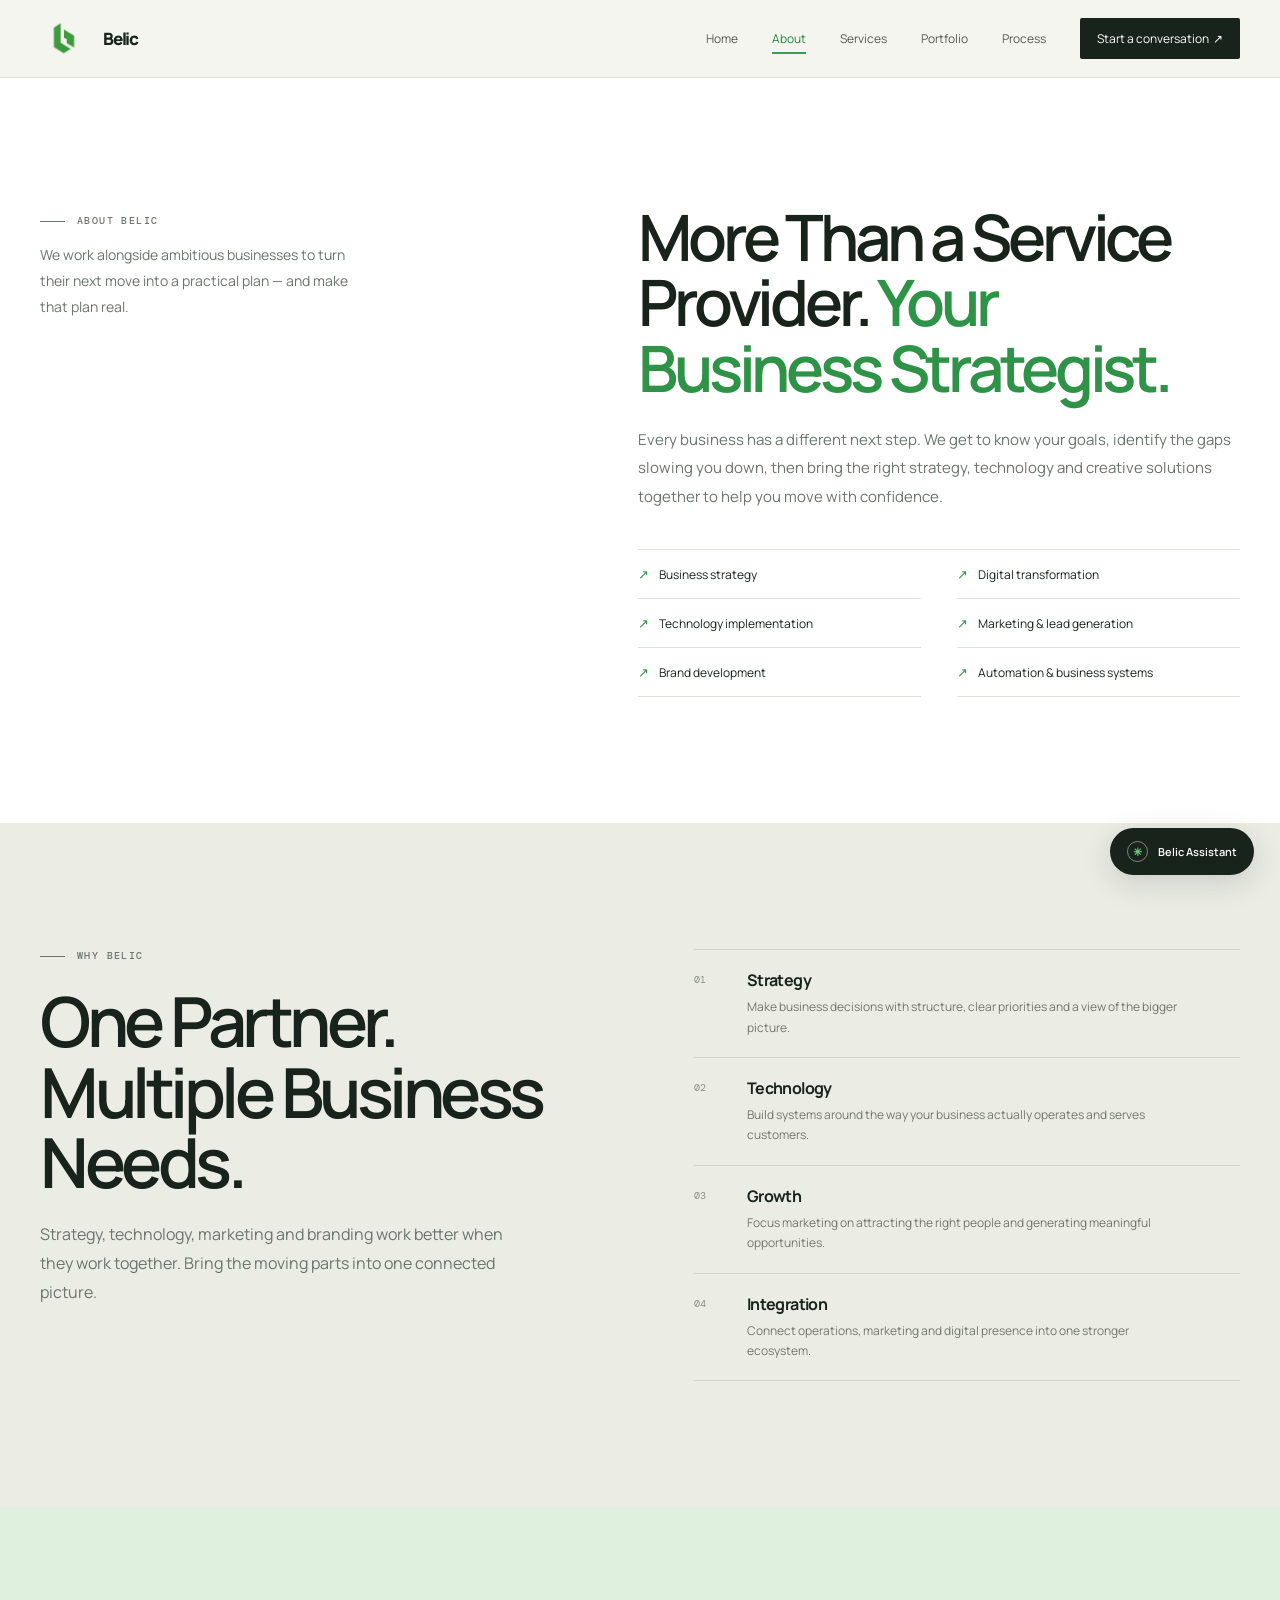
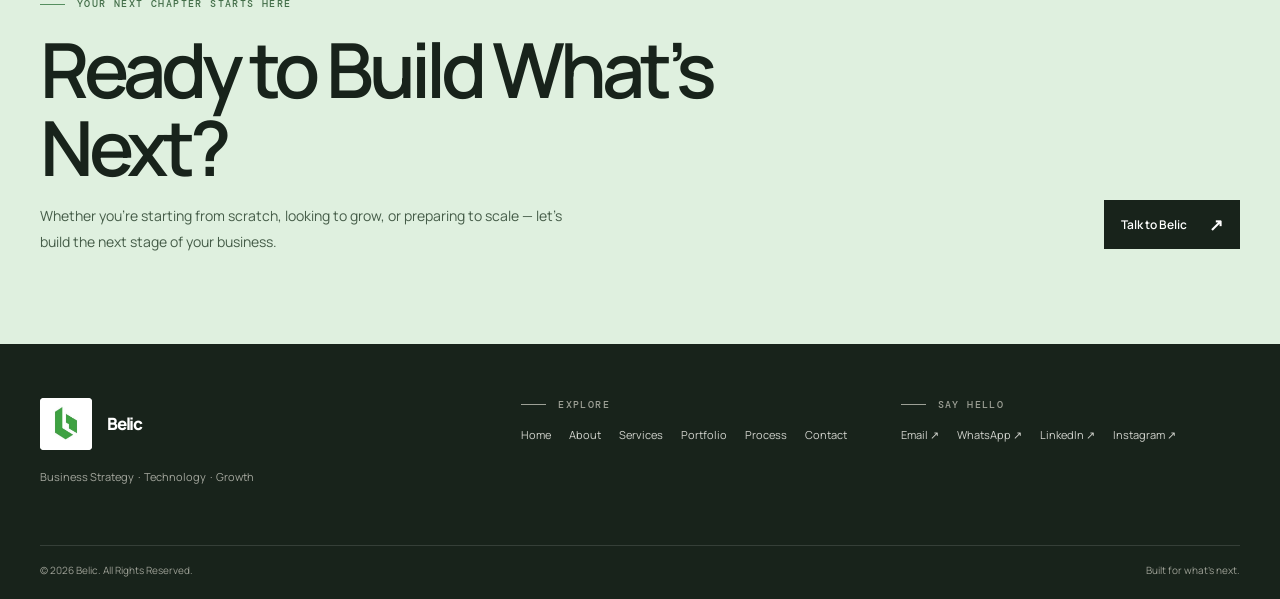
==== commit 1414fc6c: "Update Belic contact links and email" ====
--- a/about.html
+++ b/about.html
@@ -19,9 +19,9 @@
 </head>
 <body data-page="about">
 <a class="skip-link" href="#main-content">Skip to content</a><header class="header"><div class="wrap header-inner"><a class="brand-lockup" href="index.html#home" aria-label="Belic home"><img src="belic-logo.png" alt=""><span>Belic</span></a><nav class="nav" id="main-nav" aria-label="Main navigation"><a href="index.html#home">Home</a><a href="about.html" class="is-current" aria-current="page">About</a><a href="services.html">Services</a><a href="portfolio.html">Portfolio</a><a href="process.html">Process</a><a class="nav-cta" href="contact.html#contact">Start a conversation&nbsp; ↗</a></nav><button class="menu-toggle" type="button" aria-label="Open navigation" aria-controls="main-nav" aria-expanded="false">☰</button></div></header>
-<main id="main-content"><h1 class="sr-only">About Belic</h1><section class="section about" id="about"><div class="wrap about-grid"><div class="about-aside reveal"><div class="eyebrow">About Belic</div><p>We work alongside ambitious businesses to turn their next move into a practical plan — and make that plan real.</p></div><div class="about-copy reveal delay1"><h2>More Than a Service Provider. <em>Your Business Strategist.</em></h2><p>Every business has a different next step. We get to know your goals, identify the gaps slowing you down, then bring the right strategy, technology and creative solutions together to help you move with confidence.</p><div class="capability-list"><span>Business strategy</span><span>Digital transformation</span><span>Technology implementation</span><span>Marketing &amp; lead generation</span><span>Brand development</span><span>Automation &amp; business systems</span></div></div></div></section><section class="section why"><div class="wrap why-grid"><div class="section-intro reveal"><div class="eyebrow">Why Belic</div><h2>One Partner. Multiple Business Needs.</h2><p>Strategy, technology, marketing and branding work better when they work together. Bring the moving parts into one connected picture.</p></div><div class="why-list reveal delay1"><div class="why-item"><span class="idx">01</span><div><h3>Strategy</h3><p>Make business decisions with structure, clear priorities and a view of the bigger picture.</p></div></div><div class="why-item"><span class="idx">02</span><div><h3>Technology</h3><p>Build systems around the way your business actually operates and serves customers.</p></div></div><div class="why-item"><span class="idx">03</span><div><h3>Growth</h3><p>Focus marketing on attracting the right people and generating meaningful opportunities.</p></div></div><div class="why-item"><span class="idx">04</span><div><h3>Integration</h3><p>Connect operations, marketing and digital presence into one stronger ecosystem.</p></div></div></div></div></section><section class="closing" id="contact"><div class="wrap close-row"><div class="close-copy reveal"><div class="eyebrow">Your next chapter starts here</div><h2>Ready to Build What’s Next?</h2><p>Whether you're starting from scratch, looking to grow, or preparing to scale — let's build the next stage of your business.</p></div><a class="button reveal delay1" href="mailto:hello@belic.co?subject=Let's%20build%20what's%20next">Talk to Belic <span class="arrow">↗</span></a></div></section></main>
-<footer class="footer"><div class="wrap"><div class="footer-main"><div class="footer-brand"><a class="brand-lockup" href="index.html#home" aria-label="Belic home"><img src="belic-logo.png" alt=""><span>Belic</span></a><p>Business Strategy&nbsp; · &nbsp;Technology&nbsp; · &nbsp;Growth</p></div><div><div class="eyebrow">Explore</div><div class="footer-links"><a href="index.html#home">Home</a><a href="about.html">About</a><a href="services.html">Services</a><a href="portfolio.html">Portfolio</a><a href="process.html">Process</a><a href="contact.html">Contact</a></div></div><div><div class="eyebrow">Say hello</div><div class="footer-links"><a href="mailto:hello@belic.co">Email ↗</a><a href="https://www.instagram.com/belic.pk/" target="_blank" rel="noreferrer">Instagram ↗</a></div></div></div><div class="footer-bottom"><span>© 2026 Belic. All Rights Reserved.</span><span>Built for what’s next.</span></div></div></footer>
-<button class="chat-launch" aria-label="Open Belic Assistant"><span class="chat-icon">✳</span> Belic Assistant</button><section class="chat-panel" aria-label="Belic Assistant chat" aria-hidden="true"><div class="chat-head"><div class="chat-title"><div class="chat-avatar"><img src="belic-logo.png" alt="" style="width:28px;height:28px;object-fit:contain;mix-blend-mode:multiply"></div><div><strong>Belic Assistant</strong><small>Here to help you move forward</small></div></div><button class="chat-close" aria-label="Close chat">×</button></div><div class="chat-body"><div class="chat-message assistant greeting"><p class="greeting-hey">Hey there 👋</p><p>Welcome to <strong>Belic</strong> — where ideas turn into brands that stand out.</p><p>Are you ready to take your brand to the <strong>next level</strong>?</p><p>Tell us a little about what you're working on, and let’s explore how we can help you grow, improve, and make a stronger digital impact.</p><p><strong>How can we help you today?</strong></p></div><div class="google-login" id="google-login" hidden><span>Personalize your greeting</span><div id="google-signin-button"></div></div><div class="quick-title">WHAT CAN WE HELP WITH?</div><div class="quick-options"><button>I want to start a business</button><button>I need a website</button><button>I need CRM / ERP</button><button>I need more leads</button><button>I need digital marketing</button><button>I need branding</button><button>I want to automate my business</button><button>Talk to Belic</button></div><div class="chat-flow"></div></div><div class="chat-foot"><span>Belic · Strategy, technology &amp; growth</span><span>● Online</span></div></section>
+<main id="main-content"><h1 class="sr-only">About Belic</h1><section class="section about" id="about"><div class="wrap about-grid"><div class="about-aside reveal"><div class="eyebrow">About Belic</div><p>We work alongside ambitious businesses to turn their next move into a practical plan — and make that plan real.</p></div><div class="about-copy reveal delay1"><h2>More Than a Service Provider. <em>Your Business Strategist.</em></h2><p>Every business has a different next step. We get to know your goals, identify the gaps slowing you down, then bring the right strategy, technology and creative solutions together to help you move with confidence.</p><div class="capability-list"><span>Business strategy</span><span>Digital transformation</span><span>Technology implementation</span><span>Marketing &amp; lead generation</span><span>Brand development</span><span>Automation &amp; business systems</span></div></div></div></section><section class="section why"><div class="wrap why-grid"><div class="section-intro reveal"><div class="eyebrow">Why Belic</div><h2>One Partner. Multiple Business Needs.</h2><p>Strategy, technology, marketing and branding work better when they work together. Bring the moving parts into one connected picture.</p></div><div class="why-list reveal delay1"><div class="why-item"><span class="idx">01</span><div><h3>Strategy</h3><p>Make business decisions with structure, clear priorities and a view of the bigger picture.</p></div></div><div class="why-item"><span class="idx">02</span><div><h3>Technology</h3><p>Build systems around the way your business actually operates and serves customers.</p></div></div><div class="why-item"><span class="idx">03</span><div><h3>Growth</h3><p>Focus marketing on attracting the right people and generating meaningful opportunities.</p></div></div><div class="why-item"><span class="idx">04</span><div><h3>Integration</h3><p>Connect operations, marketing and digital presence into one stronger ecosystem.</p></div></div></div></div></section><section class="closing" id="contact"><div class="wrap close-row"><div class="close-copy reveal"><div class="eyebrow">Your next chapter starts here</div><h2>Ready to Build What’s Next?</h2><p>Whether you're starting from scratch, looking to grow, or preparing to scale — let's build the next stage of your business.</p></div><a class="button reveal delay1" href="mailto:belic.info.pk@gmail.com?subject=Let's%20build%20what's%20next">Talk to Belic <span class="arrow">↗</span></a></div></section></main>
+<footer class="footer"><div class="wrap"><div class="footer-main"><div class="footer-brand"><a class="brand-lockup" href="index.html#home" aria-label="Belic home"><img src="belic-logo.png" alt=""><span>Belic</span></a><p>Business Strategy&nbsp; · &nbsp;Technology&nbsp; · &nbsp;Growth</p></div><div><div class="eyebrow">Explore</div><div class="footer-links"><a href="index.html#home">Home</a><a href="about.html">About</a><a href="services.html">Services</a><a href="portfolio.html">Portfolio</a><a href="process.html">Process</a><a href="contact.html">Contact</a></div></div><div><div class="eyebrow">Say hello</div><div class="footer-links"><a href="mailto:belic.info.pk@gmail.com">Email ↗</a><a href="https://wa.me/923263580400" target="_blank" rel="noreferrer">WhatsApp ↗</a><a href="https://www.linkedin.com/company/belic" target="_blank" rel="noreferrer">LinkedIn ↗</a><a href="https://www.instagram.com/belic.pk/" target="_blank" rel="noreferrer">Instagram ↗</a></div></div></div><div class="footer-bottom"><span>© 2026 Belic. All Rights Reserved.</span><span>Built for what’s next.</span></div></div></footer>
+<button class="chat-launch" aria-label="Open Belic Assistant"><span class="chat-icon">✳</span> Belic Assistant</button><section class="chat-panel" aria-label="Belic Assistant chat" aria-hidden="true"><div class="chat-head"><div class="chat-title"><div class="chat-avatar"><img src="belic-logo.png" alt="" style="width:28px;height:28px;object-fit:contain;mix-blend-mode:multiply"></div><div><strong>Belic Assistant</strong><small>Here to help you move forward</small></div></div><button class="chat-close" aria-label="Close chat">×</button></div><div class="chat-body"><div class="chat-message assistant greeting"><p class="greeting-hey" aria-live="polite">Hello there 👋</p><p>Welcome to <strong>Belic</strong> — where ideas turn into brands that stand out.</p><p>Are you ready to take your brand to the <strong>next level</strong>?</p><p>Tell us a little about what you're working on, and let’s explore how we can help you grow, improve, and make a stronger digital impact.</p><p><strong>How can we help you today?</strong></p></div><div class="google-login" id="google-login" hidden><span>Personalize your greeting</span><div id="google-signin-button"></div></div><div class="quick-title">WHAT CAN WE HELP WITH?</div><div class="quick-options"><button>I want to start a business</button><button>I need a website</button><button>I need CRM / ERP</button><button>I need more leads</button><button>I need digital marketing</button><button>I need branding</button><button>I want to automate my business</button><button>Talk to Belic</button></div><div class="chat-flow"></div></div><div class="chat-foot"><span>Belic · Strategy, technology &amp; growth</span><span>● Online</span></div></section>
 </body>
 </html>
 
--- a/styles.css
+++ b/styles.css
@@ -132,4 +132,223 @@
   .portfolio-grid[data-carousel] .work-card.reveal{flex-basis:92%}
 }
 
-
+
+/* Mobile polish: tighter rhythm, clearer CTAs, and comfortable tap targets */
+@media(max-width:600px){
+  .hero{padding:38px 0 20px}
+  .hero-copy{padding:0 16px}
+  .hero-tag{background:#fff;border-color:#d9e4da;gap:7px 10px;margin-bottom:19px}
+  .hero-tag .tag-item{letter-spacing:.09em}
+  .hero h1{font-size:clamp(50px,14.8vw,70px);line-height:.9;margin-bottom:18px}
+  .hero-sub{font-size:17px;line-height:1.35}
+  .hero-description{font-size:13px;line-height:1.7;margin-bottom:19px}
+  .actions{display:grid;grid-template-columns:1fr;gap:5px}
+  .actions .button{width:100%;min-height:52px;border-radius:6px;justify-content:space-between;padding-inline:16px}
+  .actions .text-link{min-height:42px;justify-content:center}
+  .hero-visual{height:270px;margin:-9px auto 0;transform:scale(.82)}
+  .proof{background:#fff;padding:17px 0}
+  .proof-label{display:block;font-size:9px;margin-bottom:12px}
+  .proof-items{grid-template-columns:repeat(2,minmax(0,1fr));gap:10px 14px}
+  .proof-items span{font-size:10px}
+  .section{padding:62px 0}
+  .section-intro h2,.about-copy h2,.why .section-intro h2{font-size:clamp(35px,10vw,47px);line-height:1.02}
+  .section-intro p,.about-copy>p{font-size:13px;line-height:1.75}
+  .home-directions-head{margin-bottom:20px}
+  .direction-grid{gap:8px}
+  .direction-card{min-height:0;border-radius:10px;padding:16px 42px 16px 16px}
+  .direction-card h3{font-size:18px;margin:12px 0 5px}
+  .direction-card p{font-size:11px;line-height:1.55}
+  .direction-arrow{top:50%;right:15px;transform:translateY(-50%)}
+  .metric-card,.testimonial-card,.contact-methods>a,.contact-chat{border-radius:10px}
+  .metric-card{min-height:132px;padding:13px}
+  .metric-icon{width:30px;height:30px;margin-bottom:11px}
+  .metric-label{font-size:10px}
+  .success-highlight{background:#edf5ed;border-color:#d1e4d2}
+  .portfolio-top .section-intro h2{font-size:39px}
+  .portfolio-top .section-intro p{font-size:13px;line-height:1.7}
+  .portfolio-subhead{margin-top:28px}
+  .portfolio-subhead h3{font-size:17px}
+  .carousel-controls button{width:44px;height:44px;border-radius:50%}
+  .portfolio-grid[data-carousel] .work-card.reveal{flex-basis:88%;border-radius:12px;overflow:hidden}
+  .work-art{height:190px;padding:14px}
+  .work-copy{padding:15px}
+  .work-copy h3,.work-copy .project-title{font-size:18px}
+  .work-copy p{font-size:11px;line-height:1.6}
+  .testimonial-heading{margin-top:42px}
+  .testimonial-heading h3{font-size:20px}
+  .testimonial-card{padding:17px}
+  .testimonial-card p{font-size:12px;line-height:1.7}
+  .service-grid{border:0;gap:9px}
+  .service-card{border:1px solid var(--line);border-radius:10px;padding:20px 17px;min-height:0}
+  .service-card h3{font-size:29px;margin:18px 0 6px}
+  .service-card>p:not(.service-summary){font-size:12px;line-height:1.7}
+  .service-tags{gap:6px}
+  .service-tags span{font-size:9px;padding:7px 8px;border-radius:4px}
+  .steps{gap:22px 12px}
+  .step{padding:0 0 0 11px;border-left:1px solid #ffffff36}
+  .step-marker{width:34px;height:34px;margin-bottom:12px}
+  .step h3{font-size:17px}
+  .step p{font-size:11px;line-height:1.65}
+  .close-row{display:grid;gap:18px}
+  .close-copy h2{font-size:clamp(40px,11vw,52px);line-height:.98;margin:16px 0 12px}
+  .close-copy p{font-size:13px;line-height:1.7}
+  .closing .button{width:100%;min-height:52px;border-radius:6px;justify-content:space-between;padding-inline:16px;margin:0}
+  .contact-options-grid{gap:20px}
+  .contact-methods>a,.contact-chat{padding:14px 15px;min-height:72px}
+  .footer{padding:40px 0 18px}
+  .footer-main{grid-template-columns:1fr 1fr;gap:23px 16px}
+  .footer-links{gap:6px}
+  .footer-links a{font-size:11px;min-height:36px}
+  .footer-bottom{padding-top:14px}
+  .chat-launch{right:12px;bottom:calc(12px + env(safe-area-inset-bottom));min-height:46px;border-radius:24px;padding:11px 14px}
+  .chat-panel{right:8px;bottom:calc(68px + env(safe-area-inset-bottom));width:calc(100vw - 16px);height:min(600px,calc(100vh - 86px));height:min(600px,calc(100dvh - 86px));border-radius:14px;overflow:hidden}
+  .chat-head{padding:14px 15px}
+  .chat-body{padding:14px}
+  .quick-options{gap:8px}
+  .quick-options button{min-height:40px;border-radius:18px;padding:8px 11px}
+  .lead-form button{min-height:46px;border-radius:5px}
+}
+@media(max-width:380px){
+  .wrap{width:calc(100% - 30px)}
+  .hero-copy{padding-inline:12px}
+  .hero h1{font-size:clamp(47px,14.5vw,56px)}
+  .hero-visual{transform:scale(.76)}
+  .service-card{padding:18px 15px}
+  .footer-main{grid-template-columns:1fr}
+  .footer-brand{grid-column:auto}
+}
+/* Focused mobile portfolio and homepage spacing */
+@media(max-width:600px){
+  .portfolio{padding-top:56px;padding-bottom:58px}
+  .portfolio-top .section-intro h2{max-width:14ch;font-size:clamp(36px,9.5vw,44px);line-height:1.04}
+  .portfolio-top .section-intro p{max-width:34ch}
+  .metric-grid{gap:9px;margin:28px 0 44px}
+  .metric-card{min-width:0;border-radius:12px;padding:14px}
+  .metric-card p{font-size:10px;line-height:1.5}
+  .portfolio-subhead{display:flex;flex-direction:column;align-items:flex-start;gap:5px;margin:38px 0 14px;padding-bottom:12px}
+  .portfolio-subhead h3{font-size:19px}
+  .portfolio-subhead>span{display:block;font-size:8px;line-height:1.5}
+  .portfolio-grid[data-carousel]{padding:0;overflow:hidden}
+  .portfolio-grid[data-carousel] .carousel-controls{justify-content:flex-end;gap:9px;margin:0 2px 13px}
+  .portfolio-grid[data-carousel] .carousel-controls button{width:46px;height:46px;background:#fff;border-color:#c8d9cb;color:#193522;font-size:19px}
+  .portfolio-grid[data-carousel] .carousel-controls button:disabled{opacity:.45}
+  .portfolio-grid[data-carousel] .carousel-track{gap:0}
+  .portfolio-grid[data-carousel] .work-card.reveal{flex-basis:100%;border-radius:13px;opacity:1;transform:scale(1);box-shadow:0 8px 24px #18301d10}
+  .portfolio-grid[data-carousel] .work-card.reveal.visible:not(.is-active){opacity:1;transform:scale(1)}
+  .portfolio-grid[data-carousel] .work-card.reveal.is-active,.portfolio-grid[data-carousel] .work-card.reveal.is-active.visible{transform:scale(1);box-shadow:0 8px 24px #18301d10}
+  .portfolio-grid[data-carousel] .work-card.reveal:hover,.portfolio-grid[data-carousel] .work-card.reveal.is-active:hover{transform:none}
+  .work-art,.work-card:last-child .work-art{height:clamp(190px,58vw,225px);padding:15px}
+  .client-gallery{gap:9px;padding:14px}
+  .client-gallery img{max-height:190px}
+  .work-copy,.showcase-card .work-copy{padding:18px}
+  .work-meta{gap:8px;font-size:8px;letter-spacing:.07em}
+  .work-meta span:first-child{max-width:82%;line-height:1.5}
+  .work-copy h3,.work-copy .project-title,.showcase-card .project-title{font-size:20px;margin:12px 0 7px}
+  .work-copy p,.showcase-card .work-copy p{font-size:12px;line-height:1.7;min-height:0}
+  .client-line{font-size:11px;margin-top:10px}
+  .project-link{min-height:44px;margin-top:10px;font-size:11px}
+  .portfolio-disclaimer{font-size:10px;line-height:1.7;margin:13px 2px 0}
+  .testimonial-heading{margin:45px 0 18px}
+  .testimonial-row{gap:11px}
+  .testimonial-card{border-radius:12px;padding:18px}
+  .testimonial-card p{font-size:12px;line-height:1.75}
+  .testimonial-author{gap:10px}
+  .testimonial-author small{font-size:10px}
+
+  .hero{padding-bottom:34px}
+  .proof{margin-bottom:22px}
+  .home-directions{background:#fff;border-block:1px solid #e3e9e2;padding:66px 0;margin-bottom:24px}
+  .home-directions-head{margin-bottom:27px}
+  .direction-grid{gap:11px}
+  .direction-card{min-height:126px;padding:18px 46px 18px 18px;border-radius:12px}
+  .direction-card h3{font-size:19px;margin:15px 0 7px}
+  .direction-card p{font-size:12px;line-height:1.65}
+  .direction-arrow{right:17px}
+  .home-directions+.closing{margin-top:24px;padding-top:62px;padding-bottom:62px}
+}
+@media(max-width:380px){
+  .portfolio-top .section-intro h2{font-size:35px}
+  .work-art,.work-card:last-child .work-art{height:190px}
+  .work-copy,.showcase-card .work-copy{padding:15px}
+  .work-meta{font-size:7px}
+  .portfolio-subhead h3{font-size:18px}
+  .metric-card{padding:12px}
+  .metric-card p{font-size:9px}
+  .home-directions{padding:58px 0}
+}
+
+/* Final portfolio and mobile hero refinements */
+.metric-grid{align-items:stretch;grid-auto-rows:minmax(158px,1fr)}
+.metric-card{height:100%;min-height:158px}
+.metric-card p{flex:1}
+.success-highlight{grid-column:auto}
+.portfolio-grid[data-carousel]>.carousel-controls{position:relative;inset:auto;z-index:4;justify-content:flex-end;gap:10px;margin:0 0 14px;pointer-events:auto}
+.portfolio-grid[data-carousel]>.carousel-controls button{width:42px;height:42px;border:1px solid #c8d9cb;border-radius:50%;background:#fff;color:#193522;display:grid;place-items:center;cursor:pointer!important;touch-action:manipulation;box-shadow:0 3px 12px #18301d0d}
+.portfolio-grid[data-carousel]>.carousel-controls button:hover:not(:disabled){background:#dff2df;border-color:#94bd97;color:#173e24;box-shadow:0 6px 18px #73a95c30;transform:translateY(-1px)}
+.portfolio-grid[data-carousel]>.carousel-controls button:focus-visible{outline:2px solid #528c5e;outline-offset:3px}
+.portfolio-grid[data-carousel]>.carousel-controls button:disabled{cursor:not-allowed;opacity:.42}
+@media(max-width:850px){.metric-grid{grid-auto-rows:minmax(145px,1fr)}}
+@media(max-width:600px){
+  .metric-grid{grid-auto-rows:minmax(148px,1fr);gap:9px}
+  .metric-card{height:100%;min-height:148px;padding:13px}
+  .metric-card p{font-size:10px;line-height:1.5}
+  .success-highlight{grid-column:auto}
+  .portfolio-grid[data-carousel]>.carousel-controls{position:relative;inset:auto;justify-content:flex-end;margin:0 0 13px;gap:9px}
+  .portfolio-grid[data-carousel]>.carousel-controls button{width:46px;height:46px}
+  .hero-visual{width:min(100%,420px);height:315px;margin:22px auto 0;transform:none;transform-origin:center}
+}
+@media(max-width:380px){
+  .metric-grid{grid-auto-rows:minmax(145px,1fr)}
+  .metric-card{min-height:145px}
+  .hero-visual{height:290px;margin-top:18px;transform:none}
+  .hero-visual .orbit{width:260px;height:260px}
+  .hero-visual .orbit:before{inset:29px}
+  .hero-visual .orbit:after{inset:66px}
+  .hero-visual .core{width:102px;height:102px}
+}
+
+/* Mobile orbital illustration and one-card portfolio carousels */
+@media(max-width:600px){
+  .hero-grid{gap:0}
+  .hero-visual{width:100%;max-width:420px;height:clamp(270px,78vw,315px);margin:24px auto 0;overflow:visible;transform:none}
+  .hero-visual .visual-grid{inset:10px 0}
+  .hero-visual .orbit{width:clamp(225px,72vw,270px);height:clamp(225px,72vw,270px)}
+  .hero-visual .orbit:before{inset:11%}
+  .hero-visual .orbit:after{inset:25%}
+  .hero-visual .core{width:clamp(96px,29vw,112px);height:clamp(96px,29vw,112px)}
+  .hero-visual .stage{min-width:0;width:clamp(82px,25vw,96px);padding:9px 10px}
+  .hero-visual .stage b{font-size:11px}
+  .hero-visual .stage small{font-size:8px}
+  .hero-visual .stage.s1{top:7%;left:2%}
+  .hero-visual .stage.s2{top:18%;right:2%}
+  .hero-visual .stage.s3{right:2%;bottom:17%}
+  .hero-visual .stage.s4{left:2%;bottom:7%}
+  .hero-visual .visual-caption{bottom:0;font-size:8px}
+
+  .portfolio-grid[data-carousel]{overflow:hidden;padding:0 0 4px;touch-action:pan-y}
+  .portfolio-grid[data-carousel]>.carousel-controls{position:relative;inset:auto;min-height:48px;justify-content:flex-end;align-items:center;margin:0 0 12px;padding:0 1px;gap:10px}
+  .portfolio-grid[data-carousel]>.carousel-controls button{width:48px;height:48px;flex:0 0 48px;font-size:20px}
+  .portfolio-grid[data-carousel] .carousel-track{width:100%;gap:0;align-items:stretch;transition:transform .48s cubic-bezier(.22,.75,.25,1)}
+  .portfolio-grid[data-carousel] .work-card.reveal{flex:0 0 100%;width:100%;min-width:0;min-height:0;height:auto;display:flex;flex-direction:column;transform:none;border-radius:13px;overflow:hidden;opacity:1;box-shadow:0 8px 24px #18301d10}
+  .portfolio-grid[data-carousel] .work-card.reveal.visible:not(.is-active){transform:none;opacity:1}
+  .portfolio-grid[data-carousel] .work-card.reveal.is-active,.portfolio-grid[data-carousel] .work-card.reveal.is-active.visible{transform:none;opacity:1;box-shadow:0 8px 24px #18301d10}
+  .portfolio-grid[data-carousel] .work-card .work-art{flex:0 0 auto;height:clamp(175px,52vw,215px);padding:13px}
+  .portfolio-grid[data-carousel] .work-card .client-gallery{gap:8px;padding:12px}
+  .portfolio-grid[data-carousel] .work-card .client-gallery img{max-height:190px}
+  .portfolio-grid[data-carousel] .work-copy{flex:1;padding:16px}
+  .portfolio-grid[data-carousel] .work-copy h3,.portfolio-grid[data-carousel] .work-copy .project-title{font-size:19px;line-height:1.15}
+  .portfolio-grid[data-carousel] .work-copy p{font-size:12px;line-height:1.65}
+  .portfolio-grid[data-carousel] .work-meta{font-size:8px}
+  .portfolio-grid[data-carousel] .project-link{min-height:44px}
+}
+@media(max-width:380px){
+  .hero-visual{height:270px;margin-top:20px}
+  .hero-visual .orbit{width:225px;height:225px}
+  .portfolio-grid[data-carousel]>.carousel-controls{margin-bottom:10px}
+  .portfolio-grid[data-carousel] .work-card .work-art{height:175px;padding:10px}
+  .portfolio-grid[data-carousel] .work-copy{padding:14px}
+}
+@media(prefers-reduced-motion:reduce){
+  .portfolio-grid[data-carousel] .carousel-track{transition:none}
+  .hero-visual .orbit{animation:none}
+}
